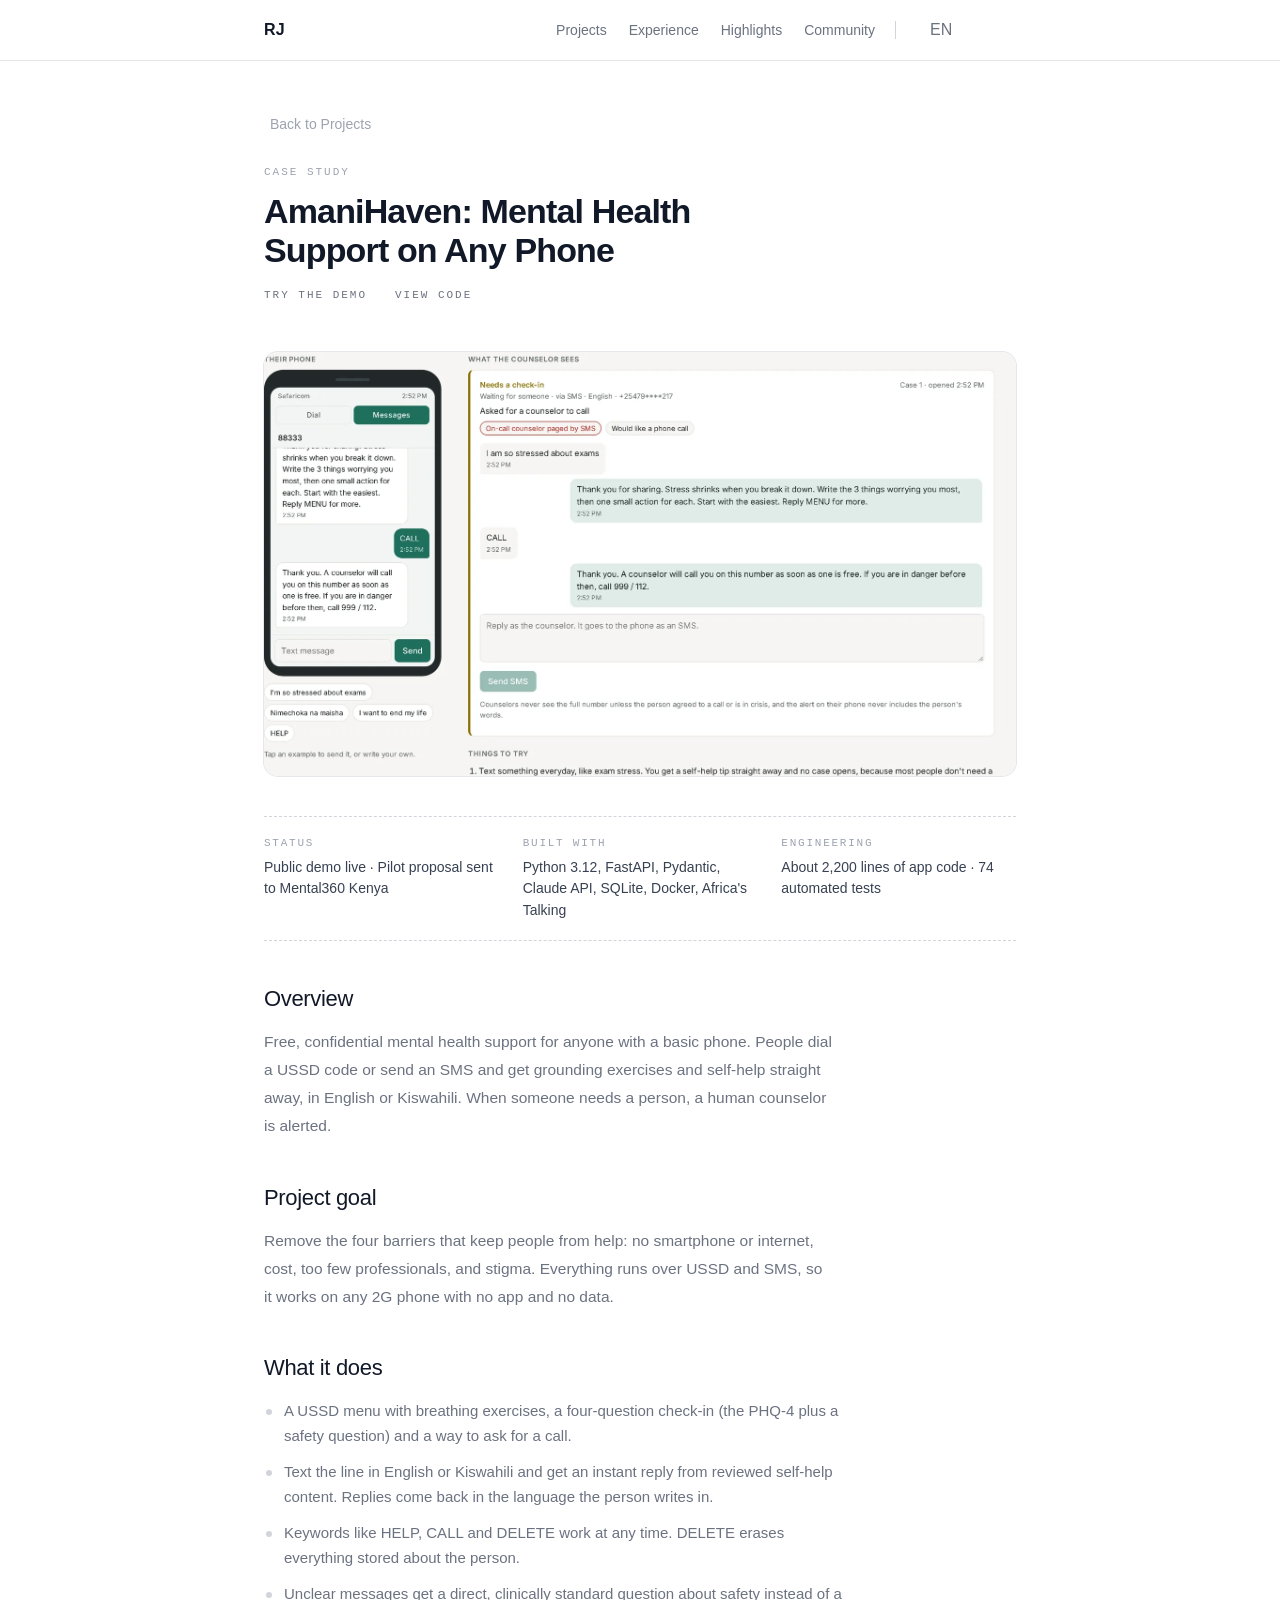
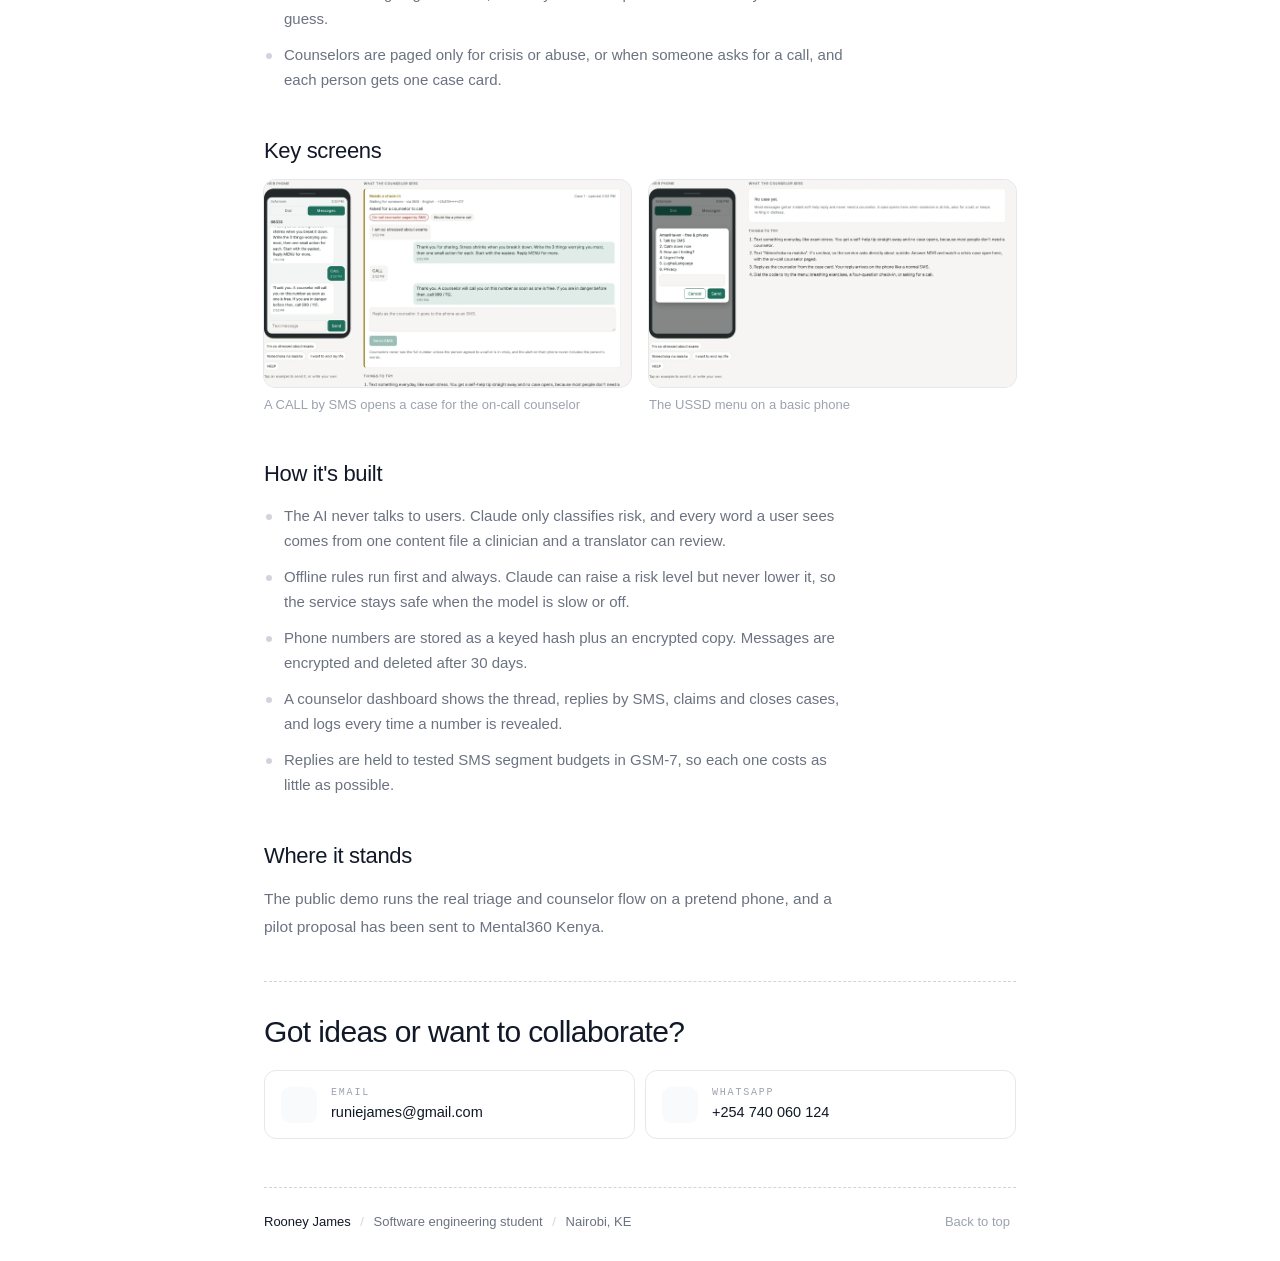
==== amanihaven.html @ bd509214 "projects page and case studies for rahah, amanihaven, gemmasight and neuse with real screens" ====
<!DOCTYPE html>
<html lang="en" data-theme="light">
<head>
    <meta charset="UTF-8">
    <meta name="viewport" content="width=device-width, initial-scale=1, viewport-fit=cover, interactive-widget=resizes-content">
    <title>AmaniHaven | Rooney James</title>
    <meta name="description" content="Free mental health support over SMS and USSD, in English or Kiswahili. Messages that show signs of crisis go to a human counselor.">
    <meta name="author" content="Rooney James">
    <meta name="theme-color" content="#ffffff" media="(prefers-color-scheme: light)">
    <meta name="theme-color" content="#0a0a0a" media="(prefers-color-scheme: dark)">

    <meta property="og:type" content="website">
    <meta property="og:url" content="https://kirai-portfolio.vercel.app/amanihaven">
    <meta property="og:title" content="AmaniHaven | Rooney James">
    <meta property="og:description" content="Free mental health support over SMS and USSD, in English or Kiswahili. Messages that show signs of crisis go to a human counselor.">
    <link rel="canonical" href="https://kirai-portfolio.vercel.app/amanihaven">
    <meta name="twitter:card" content="summary">

    <link rel="icon" href="data:image/svg+xml,%3Csvg xmlns='http://www.w3.org/2000/svg' viewBox='0 0 64 64'%3E%3Crect width='64' height='64' rx='14' fill='%230a0a0a'/%3E%3Ctext x='50%25' y='54%25' dominant-baseline='middle' text-anchor='middle' font-family='-apple-system,Segoe UI,sans-serif' font-size='30' font-weight='700' fill='%23fefefe'%3ERJ%3C/text%3E%3C/svg%3E">

    <script>
        (function () {
            var theme;
            try { theme = localStorage.getItem('portfolio-theme'); } catch (e) {}
            if (theme !== 'light' && theme !== 'dark') {
                theme = window.matchMedia('(prefers-color-scheme: dark)').matches ? 'dark' : 'light';
            }
            document.documentElement.setAttribute('data-theme', theme);
        })();
    </script>

    <link rel="stylesheet" href="https://unpkg.com/@phosphor-icons/web@2.1.1/src/regular/style.css">
    <link rel="stylesheet" href="https://unpkg.com/@phosphor-icons/web@2.1.1/src/fill/style.css">
    <link rel="stylesheet" href="style.css">
</head>
<body>

    <header class="nav">
        <div class="nav-inner">
            <a href="index.html" class="nav-logo" aria-label="Rooney James, home">RJ</a>
            <nav class="nav-links" aria-label="Pages">
                <a href="projects.html" data-i18n="navWork">Projects</a>
                <a href="experience.html" data-i18n="navExp">Experience</a>
                <a href="highlights.html" data-i18n="navHigh">Highlights</a>
                <a href="community.html" data-i18n="navComm">Community</a>
            </nav>
            <span class="nav-divider" aria-hidden="true"></span>
            <div class="nav-tools">
                <label class="lang">
                    <i class="ph ph-globe-simple" aria-hidden="true"></i>
                    <select id="lang-select" aria-label="Language">
                        <option value="en">EN</option>
                        <option value="sw">SW</option>
                        <option value="zh">中文</option>
                        <option value="hi">हिंदी</option>
                        <option value="es">ES</option>
                        <option value="fr">FR</option>
                        <option value="ar">عربي</option>
                    </select>
                </label>
                <button id="theme-toggle" type="button" class="icon-btn" aria-label="Switch theme">
                    <i class="ph ph-moon theme-moon" aria-hidden="true"></i>
                    <i class="ph ph-sun theme-sun" aria-hidden="true"></i>
                </button>
                <button id="menu-toggle" type="button" class="icon-btn menu-btn" aria-label="Menu" aria-expanded="false" aria-controls="menu">
                    <i class="ph ph-list" aria-hidden="true"></i>
                </button>
            </div>
        </div>
        <nav id="menu" class="menu" aria-label="Pages" hidden>
            <a href="index.html" data-i18n="navHome">Home</a>
            <a href="projects.html" data-i18n="navWork">Projects</a>
            <a href="experience.html" data-i18n="navExp">Experience</a>
            <a href="highlights.html" data-i18n="navHigh">Highlights</a>
            <a href="community.html" data-i18n="navComm">Community</a>
            <a href="certifications.html" data-i18n="navCerts">Certifications</a>
            <a href="tech-stack.html" data-i18n="navStack">Tech Stack</a>
        </nav>
    </header>

    <main id="top" class="page page--sub">

        <a href="projects.html" class="back-link"><i class="ph ph-arrow-left" aria-hidden="true"></i> <span data-i18n="backProjects">Back to Projects</span></a>
        <header class="page-head">
            <p class="caps" data-i18n="caseStudy">Case study</p>
            <h1 class="page-title page-title--case">AmaniHaven: Mental Health Support on Any Phone</h1>
            <div class="cs-links"><a class="caps-link" href="https://amanihaven.onrender.com/demo" target="_blank" rel="noopener noreferrer"><span data-i18n="tryDemo">Try the demo</span> <i class="ph ph-arrow-up-right" aria-hidden="true"></i></a><a class="caps-link" href="https://github.com/808kirai/AmaniHaven" target="_blank" rel="noopener noreferrer"><span data-i18n="viewCode">View code</span> <i class="ph ph-arrow-up-right" aria-hidden="true"></i></a></div>
        </header>

        <figure class="cs-hero"><img src="assets/projects/amanihaven/case.webp" alt="AmaniHaven"></figure>

        <dl class="cs-facts"><div><dt>Status</dt><dd>Public demo live · Pilot proposal sent to Mental360 Kenya</dd></div><div><dt>Built with</dt><dd>Python 3.12, FastAPI, Pydantic, Claude API, SQLite, Docker, Africa's Talking</dd></div><div><dt>Engineering</dt><dd>About 2,200 lines of app code · 74 automated tests</dd></div></dl>

        <section class="cs-section">
            <h2 class="cs-h">Overview</h2>
            <p class="cs-p">Free, confidential mental health support for anyone with a basic phone. People dial a USSD code or send an SMS and get grounding exercises and self-help straight away, in English or Kiswahili. When someone needs a person, a human counselor is alerted.</p>
        </section>

        <section class="cs-section">
            <h2 class="cs-h">Project goal</h2>
            <p class="cs-p">Remove the four barriers that keep people from help: no smartphone or internet, cost, too few professionals, and stigma. Everything runs over USSD and SMS, so it works on any 2G phone with no app and no data.</p>
        </section>

        <section class="cs-section">
            <h2 class="cs-h">What it does</h2>
            <ul class="cs-list"><li>A USSD menu with breathing exercises, a four-question check-in (the PHQ-4 plus a safety question) and a way to ask for a call.</li><li>Text the line in English or Kiswahili and get an instant reply from reviewed self-help content. Replies come back in the language the person writes in.</li><li>Keywords like HELP, CALL and DELETE work at any time. DELETE erases everything stored about the person.</li><li>Unclear messages get a direct, clinically standard question about safety instead of a guess.</li><li>Counselors are paged only for crisis or abuse, or when someone asks for a call, and each person gets one case card.</li></ul>
        </section>

        <section class="cs-section">
            <h2 class="cs-h">Key screens</h2>
            <div class="cs-gallery"><figure class="cs-shot"><button type="button" class="cs-zoom" data-full="assets/projects/amanihaven/case.webp" data-alt="A CALL by SMS opens a case for the on-call counselor" aria-label="Enlarge: A CALL by SMS opens a case for the on-call counselor"><img src="assets/projects/amanihaven/case.webp" alt="A CALL by SMS opens a case for the on-call counselor" loading="lazy"></button><figcaption>A CALL by SMS opens a case for the on-call counselor</figcaption></figure><figure class="cs-shot"><button type="button" class="cs-zoom" data-full="assets/projects/amanihaven/ussd.webp" data-alt="The USSD menu on a basic phone" aria-label="Enlarge: The USSD menu on a basic phone"><img src="assets/projects/amanihaven/ussd.webp" alt="The USSD menu on a basic phone" loading="lazy"></button><figcaption>The USSD menu on a basic phone</figcaption></figure></div>
        </section>

        <section class="cs-section">
            <h2 class="cs-h">How it's built</h2>
            <ul class="cs-list"><li>The AI never talks to users. Claude only classifies risk, and every word a user sees comes from one content file a clinician and a translator can review.</li><li>Offline rules run first and always. Claude can raise a risk level but never lower it, so the service stays safe when the model is slow or off.</li><li>Phone numbers are stored as a keyed hash plus an encrypted copy. Messages are encrypted and deleted after 30 days.</li><li>A counselor dashboard shows the thread, replies by SMS, claims and closes cases, and logs every time a number is revealed.</li><li>Replies are held to tested SMS segment budgets in GSM-7, so each one costs as little as possible.</li></ul>
        </section>

        <section class="cs-section">
            <h2 class="cs-h">Where it stands</h2>
            <p class="cs-p">The public demo runs the real triage and counselor flow on a pretend phone, and a pilot proposal has been sent to Mental360 Kenya.</p>
        </section>

        <section class="cta" aria-labelledby="cta-title">
            <h2 id="cta-title" class="section-title" data-i18n="ctaTitle">Got ideas or want to collaborate?</h2>
            <ul class="contact-cards contact-cards--row">
                <li><a class="contact-card" href="mailto:runiejames@gmail.com"><span class="contact-icon"><i class="ph ph-envelope-simple" aria-hidden="true"></i></span><span><span class="caps" data-i18n="email">Email</span><span class="contact-value">runiejames@gmail.com</span></span><i class="ph ph-caret-right contact-arrow" aria-hidden="true"></i></a></li>
                <li><a class="contact-card" href="https://wa.me/254740060124?text=Hi%20Rooney" target="_blank" rel="noopener noreferrer"><span class="contact-icon"><i class="ph ph-whatsapp-logo" aria-hidden="true"></i></span><span><span class="caps">WhatsApp</span><span class="contact-value" dir="ltr">+254 740 060 124</span></span><i class="ph ph-caret-right contact-arrow" aria-hidden="true"></i></a></li>
            </ul>
        </section>

    </main>

    <dialog id="viewer" class="viewer" aria-label="Image">
        <form method="dialog" class="viewer-close-form">
            <button class="icon-btn viewer-close" aria-label="Close" data-i18n-label="close"><i class="ph ph-x" aria-hidden="true"></i></button>
        </form>
        <img id="viewer-img" src="" alt="">
    </dialog>

    <footer class="footer">
        <div class="footer-inner">
            <p class="footer-line"><span>Rooney James</span> <span class="footer-sep" aria-hidden="true">/</span> <span data-i18n="footRole">Software engineering student</span> <span class="footer-sep" aria-hidden="true">/</span> <span data-i18n="footPlace">Nairobi, KE</span></p>
            <a href="#top" class="footer-top"><span data-i18n="backTop">Back to top</span> <i class="ph ph-arrow-up" aria-hidden="true"></i></a>
        </div>
    </footer>

    <script src="script.js"></script>
</body>
</html>
---- style.css ----
/* ==========================================================================
   Tokens: white page and an ink-black dark mode, one blue accent,
   the system font stack (San Francisco, Segoe UI, Roboto)
   ========================================================================== */

:root {
    --bg: #ffffff;
    --surface: #f9fafb;
    --card: #ffffff;
    --line: #e5e7eb;
    --line-strong: #d1d5db;
    --text: #111827;
    --text-2: #374151;
    --muted: #6b7280;
    --faint: #9ca3af;
    --accent: #1d9bf0;
    --accent-text: #0b7bc4;
    --btn-bg: #121212;
    --btn-text: #ffffff;

    --font: -apple-system, BlinkMacSystemFont, "Segoe UI", Roboto, "Helvetica Neue", Arial, sans-serif;
    --mono: ui-monospace, SFMono-Regular, Menlo, Monaco, Consolas, "Liberation Mono", "Courier New", monospace;

    /* Motion: ease-out for things entering, ease-in-out for things moving on screen */
    --ease-out: cubic-bezier(0.23, 1, 0.32, 1);
    --ease-in-out: cubic-bezier(0.77, 0, 0.175, 1);

    --gutter: 16px;
    --column: 768px;
    --nav-h: 60px;

    color-scheme: light;
}

:root[data-theme="dark"] {
    --bg: #0a0a0a;
    --surface: #141414;
    --card: #0f0f0f;
    --line: #1f1f1f;
    --line-strong: #2e2e2e;
    --text: #fafafa;
    --text-2: #d4d4d4;
    --muted: #a3a3a3;
    --faint: #737373;
    --accent-text: #4cb3f5;
    --btn-bg: #fafafa;
    --btn-text: #0a0a0a;

    color-scheme: dark;
}

/* ==========================================================================
   Base, with the mobile fixes from emilkowalski/skills (mobile-native)
   ========================================================================== */

*,
*::before,
*::after {
    box-sizing: border-box;
}

html {
    -webkit-text-size-adjust: 100%;
    text-size-adjust: 100%;
    scroll-behavior: smooth;
    scroll-padding-top: calc(var(--nav-h) + env(safe-area-inset-top) + 16px);
    -webkit-tap-highlight-color: transparent;
}

@media (prefers-reduced-motion: reduce) {
    html {
        scroll-behavior: auto;
    }
}

body {
    margin: 0;
    min-height: 100svh;
    background: var(--bg);
    color: var(--text);
    font-family: var(--font);
    font-size: 16px;
    line-height: 1.6;
    -webkit-font-smoothing: antialiased;
    -moz-osx-font-smoothing: grayscale;
    transition: background-color 200ms ease, color 200ms ease;
}

h1, h2, h3, p, ul, ol, dl, dd, figure {
    margin: 0;
}

ul, ol {
    padding: 0;
    list-style: none;
}

img {
    display: block;
    max-width: 100%;
}

a {
    color: inherit;
    text-decoration: none;
}

a, button, select, label, [role="button"], [role="tab"] {
    touch-action: manipulation;
}

button, select, .btn, .icon-btn {
    -webkit-user-select: none;
    user-select: none;
}

button {
    font: inherit;
    color: inherit;
}

strong {
    font-weight: 600;
    color: var(--text);
}

:focus-visible {
    outline: 2px solid var(--accent);
    outline-offset: 3px;
    border-radius: 6px;
}

.accent {
    color: var(--accent);
}

/* ==========================================================================
   Layout
   ========================================================================== */

.page {
    display: flex;
    flex-direction: column;
    gap: 64px;
    width: 100%;
    max-width: calc(var(--column) + var(--gutter) * 2);
    margin: 0 auto;
    padding:
        calc(var(--nav-h) + env(safe-area-inset-top) + 28px)
        max(var(--gutter), env(safe-area-inset-right))
        48px
        max(var(--gutter), env(safe-area-inset-left));
}

.section-head {
    display: flex;
    align-items: center;
    justify-content: space-between;
    gap: 16px;
    margin-bottom: 24px;
}

.section-title {
    font-size: 26px;
    font-weight: 300;
    line-height: 1.2;
    letter-spacing: -0.02em;
}

.section-sub {
    margin-top: 8px;
    max-width: 60ch;
    color: var(--muted);
    font-size: 14px;
    line-height: 1.6;
}

/* Small mono caps, the reference's label and link style */
.caps {
    color: var(--faint);
    font-family: var(--mono);
    font-size: 11px;
    font-weight: 500;
    letter-spacing: 0.18em;
    text-transform: uppercase;
}

.caps-link {
    display: inline-flex;
    align-items: center;
    gap: 6px;
    min-height: 32px;
    color: var(--muted);
    font-family: var(--mono);
    font-size: 11px;
    font-weight: 500;
    letter-spacing: 0.18em;
    text-transform: uppercase;
    transition: color 160ms ease;
}

.caps-link i {
    font-size: 13px;
    transition: transform 200ms var(--ease-out);
}

@media (hover: hover) and (pointer: fine) {
    .caps-link:hover {
        color: var(--text);
    }

    .caps-link:hover i {
        transform: translate(1px, -1px);
    }
}

@media (min-width: 640px) {
    .page {
        gap: 80px;
        padding-top: calc(var(--nav-h) + env(safe-area-inset-top) + 48px);
        padding-inline: max(24px, env(safe-area-inset-left));
    }

    .section-title {
        font-size: 30px;
    }
}

/* ==========================================================================
   Buttons
   ========================================================================== */

.btn {
    display: inline-flex;
    align-items: center;
    justify-content: center;
    gap: 8px;
    min-height: 46px;
    padding: 0 22px;
    border: 1px solid transparent;
    border-radius: 10px;
    font-size: 15px;
    font-weight: 500;
    line-height: 1;
    white-space: nowrap;
    cursor: pointer;
    transition: transform 160ms var(--ease-out), background-color 160ms ease, border-color 160ms ease;
}

.btn i {
    font-size: 16px;
}

.btn:active,
.icon-btn:active {
    transform: scale(0.97);
}

.btn-primary {
    background: var(--btn-bg);
    color: var(--btn-text);
}

.btn-ghost {
    border-color: var(--line-strong);
}

.icon-btn {
    display: inline-grid;
    place-items: center;
    width: 40px;
    height: 40px;
    padding: 0;
    border: 0;
    border-radius: 10px;
    background: transparent;
    color: var(--muted);
    font-size: 18px;
    cursor: pointer;
    transition: transform 160ms var(--ease-out), color 160ms ease, background-color 160ms ease;
}

@media (hover: hover) and (pointer: fine) {
    .btn-primary i {
        transition: transform 200ms var(--ease-out);
    }

    .btn-primary:hover .ph-caret-right {
        transform: translateX(2px);
    }

    .btn-ghost:hover {
        border-color: var(--faint);
    }

    .icon-btn:hover {
        color: var(--text);
    }
}

/* ==========================================================================
   Nav
   ========================================================================== */

.nav {
    position: fixed;
    top: 0;
    right: 0;
    left: 0;
    z-index: 50;
    padding-top: env(safe-area-inset-top);
    border-bottom: 1px solid var(--line);
    background: color-mix(in srgb, var(--bg) 85%, transparent);
    -webkit-backdrop-filter: saturate(1.6) blur(14px);
    backdrop-filter: saturate(1.6) blur(14px);
}

.nav-inner {
    display: flex;
    align-items: center;
    gap: 20px;
    max-width: calc(var(--column) + var(--gutter) * 2);
    height: var(--nav-h);
    margin: 0 auto;
    padding: 0 max(var(--gutter), env(safe-area-inset-right)) 0 max(var(--gutter), env(safe-area-inset-left));
}

.nav-logo {
    font-size: 16px;
    font-weight: 700;
    letter-spacing: 0.02em;
}

.nav-links {
    display: none;
    gap: 22px;
    margin-inline-start: auto;
    color: var(--muted);
    font-size: 14px;
}

.nav-links a {
    transition: color 160ms ease;
}

.nav-divider {
    display: none;
    width: 1px;
    height: 18px;
    background: var(--line-strong);
}

.nav-tools {
    display: flex;
    align-items: center;
    gap: 2px;
    margin-inline-start: auto;
}

@media (min-width: 680px) {
    .nav-inner {
        padding-inline: max(24px, env(safe-area-inset-left));
    }

    .nav-links,
    .nav-divider {
        display: flex;
    }

    .nav-tools {
        margin-inline-start: 0;
    }
}

@media (hover: hover) and (pointer: fine) {
    .nav-links a:hover {
        color: var(--text);
    }
}

.lang {
    display: inline-flex;
    align-items: center;
    height: 40px;
    padding: 0 4px 0 8px;
    border-radius: 10px;
    color: var(--muted);
    cursor: pointer;
    transition: color 160ms ease;
}

.lang i {
    font-size: 17px;
}

.lang select {
    /* 16px so iOS never zooms the page when it opens */
    font: inherit;
    font-size: 16px;
    padding: 0 4px 0 6px;
    border: 0;
    background: transparent;
    color: inherit;
    cursor: pointer;
    appearance: none;
    -webkit-appearance: none;
}

.lang select:focus-visible {
    outline: none;
}

.lang:has(select:focus-visible) {
    outline: 2px solid var(--accent);
    outline-offset: 1px;
}

@media (hover: hover) and (pointer: fine) {
    .lang:hover {
        color: var(--text);
    }
}

.theme-sun {
    display: none;
}

:root[data-theme="dark"] .theme-sun {
    display: block;
}

:root[data-theme="dark"] .theme-moon {
    display: none;
}

/* Menu: the page links on phones, under the bar */
.menu-btn {
    display: inline-grid;
}

.menu {
    display: grid;
    gap: 2px;
    padding: 8px max(var(--gutter), env(safe-area-inset-right)) 14px max(var(--gutter), env(safe-area-inset-left));
    border-top: 1px solid var(--line);
}

.menu[hidden] {
    display: none;
}

.menu a {
    padding: 10px 0;
    color: var(--text-2);
    font-size: 17px;
}

@media (min-width: 680px) {
    .menu-btn,
    .menu {
        display: none !important;
    }
}

/* View All, Explore: a quiet text link with a chevron */
.more-link {
    display: inline-flex;
    flex: none;
    align-items: center;
    gap: 4px;
    min-height: 32px;
    color: var(--faint);
    font-size: 14px;
    transition: color 160ms ease;
}

.more-link i {
    font-size: 13px;
    transition: transform 200ms var(--ease-out);
}

@media (hover: hover) and (pointer: fine) {
    .more-link:hover {
        color: var(--text);
    }

    .more-link:hover i {
        transform: translateX(2px);
    }
}

/* ==========================================================================
   About
   ========================================================================== */

.about {
    display: flex;
    flex-direction: column;
}

.profile {
    display: flex;
    align-items: center;
    gap: 18px;
    margin-bottom: 28px;
}

.avatar {
    flex-shrink: 0;
    width: 112px;
    height: 112px;
    border: 2px solid var(--line);
    border-radius: 50%;
    background: var(--surface);
    object-fit: cover;
}

.avatar--initial {
    display: grid;
    place-items: center;
    font-size: 36px;
    font-weight: 600;
}

.profile-text {
    display: flex;
    flex-direction: column;
    gap: 6px;
    min-width: 0;
}

.name {
    font-size: 24px;
    font-weight: 600;
    line-height: 1.2;
    letter-spacing: -0.02em;
}

.tagline {
    color: var(--muted);
    font-size: 14px;
    line-height: 1.45;
}

.socials {
    display: flex;
    gap: 4px;
    margin-inline-start: -6px;
}

.socials a {
    display: grid;
    place-items: center;
    width: 34px;
    height: 34px;
    border-radius: 8px;
    color: var(--muted);
    font-size: 20px;
    opacity: 0.85;
    transition: color 160ms ease, opacity 160ms ease, transform 160ms var(--ease-out);
}

.socials a:active {
    transform: scale(0.94);
}

@media (hover: hover) and (pointer: fine) {
    .socials a:hover {
        color: var(--text);
        opacity: 1;
    }
}

.about-title {
    font-size: clamp(28px, 7.4vw, 36px);
    font-weight: 700;
    line-height: 1.15;
    letter-spacing: -0.025em;
    text-wrap: balance;
}

.about-text {
    max-width: 64ch;
    margin-top: 16px;
    color: var(--muted);
    font-size: 16px;
    font-weight: 300;
    line-height: 1.75;
    text-wrap: pretty;
}

.actions {
    display: flex;
    flex-wrap: wrap;
    gap: 10px;
    margin-top: 26px;
}

@media (min-width: 640px) {
    .avatar {
        width: 144px;
        height: 144px;
    }

    .profile {
        gap: 24px;
        margin-bottom: 32px;
    }

    .name {
        font-size: 28px;
    }

    .tagline {
        font-size: 16px;
    }

    .about-text {
        font-size: 18px;
    }
}

/* ==========================================================================
   Footer
   ========================================================================== */

.footer {
    max-width: calc(var(--column) + var(--gutter) * 2);
    margin: 0 auto;
    padding:
        0
        max(var(--gutter), env(safe-area-inset-right))
        calc(28px + env(safe-area-inset-bottom))
        max(var(--gutter), env(safe-area-inset-left));
}

.footer-inner {
    display: flex;
    flex-wrap: wrap;
    align-items: center;
    justify-content: space-between;
    gap: 12px 24px;
    padding-top: 24px;
    border-top: 1px dashed var(--line-strong);
}

.footer-line {
    color: var(--muted);
    font-size: 13px;
}

.footer-line > span:first-child {
    color: var(--text);
}

.footer-sep {
    margin: 0 6px;
    color: var(--line-strong);
}

.footer-top {
    display: inline-flex;
    align-items: center;
    gap: 6px;
    color: var(--faint);
    font-size: 13px;
    transition: color 160ms ease;
}

@media (hover: hover) and (pointer: fine) {
    .footer-top:hover {
        color: var(--text);
    }
}

@media (min-width: 640px) {
    .footer {
        padding-inline: max(24px, env(safe-area-inset-left));
    }
}

.nav-links a[aria-current="page"],
.menu a[aria-current="page"] {
    color: var(--text);
}

.section-title--gap {
    margin-bottom: 24px;
}

/* ==========================================================================
   Experience: dates on the left, role and place on the right
   ========================================================================== */

.xp {
    display: flex;
    flex-direction: column;
    gap: 26px;
}

.xp-item {
    display: grid;
    gap: 4px;
}

.xp-date {
    color: var(--faint);
    font-size: 12px;
    font-weight: 500;
    font-variant-numeric: tabular-nums;
    white-space: nowrap;
}

.xp-role {
    font-size: 16px;
    font-weight: 600;
    line-height: 1.35;
}

.xp-org {
    margin-top: 2px;
    color: var(--text-2);
    font-size: 14px;
    font-weight: 500;
}

.xp-meta {
    margin-top: 1px;
    color: var(--muted);
    font-size: 14px;
}

.xp-desc {
    max-width: 62ch;
    margin-top: 8px;
    color: var(--muted);
    font-size: 14.5px;
    line-height: 1.7;
}

@media (min-width: 640px) {
    .xp-item {
        grid-template-columns: 160px minmax(0, 1fr);
        gap: 24px;
    }

    .xp-date {
        padding-top: 3px;
    }

    .xp-role {
        font-size: 17px;
    }
}

/* ==========================================================================
   Memberships: text on the left, the member card on the right
   ========================================================================== */

.member {
    display: grid;
    gap: 22px;
    margin-top: 20px;
    padding: 20px;
    border: 1px solid var(--line);
    border-radius: 14px;
}

.member-name {
    margin-bottom: 4px;
    font-size: 17px;
    font-weight: 600;
}

.member-desc {
    margin: 10px 0 6px;
    max-width: 44ch;
    color: var(--muted);
    font-size: 14px;
    line-height: 1.65;
}

/* Until the real card image is added: a plain card with the card's own facts */
.member-card {
    position: relative;
    display: grid;
    grid-template-rows: auto 1fr auto;
    width: 100%;
    max-width: 240px;
    aspect-ratio: 5 / 3.2;
    justify-self: center;
    padding: 14px 16px;
    overflow: hidden;
    border-radius: 12px;
    background:
        radial-gradient(120% 90% at 100% 0%, rgba(118, 185, 0, 0.35), transparent 60%),
        #050505;
    color: #fff;
    box-shadow: 0 18px 36px -16px rgba(0, 0, 0, 0.5);
    transform: rotate(-2deg);
}

.member-card-kicker {
    color: rgba(255, 255, 255, 0.7);
    font-size: 11px;
}

.member-card-name {
    align-self: end;
    font-size: 16px;
    font-weight: 500;
}

.member-card-since {
    display: flex;
    align-items: baseline;
    gap: 8px;
    font-size: 13px;
}

.member-card-since small {
    color: rgba(255, 255, 255, 0.6);
    font-size: 9px;
    letter-spacing: 0.08em;
    text-transform: uppercase;
}

.member-card--image {
    display: block;
    padding: 0;
    background: #000;
    aspect-ratio: auto;
}

.member-card--image img {
    width: 100%;
    height: auto;
}

@media (min-width: 640px) {
    .member {
        grid-template-columns: minmax(0, 1fr) 220px;
        align-items: center;
        padding: 24px 28px;
    }
}

/* ==========================================================================
   Community row
   ========================================================================== */

.comm-row {
    display: flex;
    flex-direction: column;
    gap: 12px;
    margin-top: 20px;
    padding: 20px 0;
    border-top: 1px dashed var(--line-strong);
    border-bottom: 1px dashed var(--line-strong);
}

.comm-lead {
    font-size: 14px;
    font-weight: 600;
}

.comm-sub {
    margin-top: 4px;
    color: var(--muted);
    font-size: 14px;
}

.comm-links {
    display: flex;
    gap: 18px;
}

@media (min-width: 640px) {
    .comm-row {
        flex-direction: row;
        align-items: center;
        justify-content: space-between;
    }
}

/* ==========================================================================
   Technologies: two rows that drift in opposite directions
   ========================================================================== */

.marquee {
    display: grid;
    gap: 10px;
    overflow: hidden;
    -webkit-mask-image: linear-gradient(90deg, transparent, #000 8%, #000 92%, transparent);
    mask-image: linear-gradient(90deg, transparent, #000 8%, #000 92%, transparent);
    direction: ltr;
}

.marquee-row {
    display: flex;
    gap: 28px;
    width: max-content;
    padding: 6px 0;
    animation: marquee 38s linear infinite;
}

.marquee-row--reverse {
    animation-direction: reverse;
    animation-duration: 44s;
}

.marquee-row li {
    display: inline-flex;
    flex: none;
    align-items: center;
    gap: 8px;
    color: var(--text-2);
    font-size: 15px;
    font-weight: 500;
    white-space: nowrap;
}

.marquee-row img,
.logo {
    flex: none;
    width: 20px;
    height: 20px;
}

/* A one-color brand mark, painted in its own color */
.logo {
    display: inline-block;
    background: var(--c, currentColor);
    -webkit-mask: var(--src) center / contain no-repeat;
    mask: var(--src) center / contain no-repeat;
}

:root[data-theme="dark"] .logo-mono {
    filter: invert(1);
}

@media (hover: hover) and (pointer: fine) {
    .marquee:hover .marquee-row {
        animation-play-state: paused;
    }
}

@keyframes marquee {
    to { transform: translateX(-50%); }
}

@media (prefers-reduced-motion: reduce) {
    .marquee {
        -webkit-mask-image: none;
        mask-image: none;
    }

    .marquee-row {
        flex-wrap: wrap;
        width: auto;
        animation: none;
    }

    .marquee-row [data-copy] {
        display: none;
    }
}

/* ==========================================================================
   Certifications: a list and the shuffling stack
   ========================================================================== */

.certs {
    display: grid;
    gap: 36px;
}

.cert-list {
    display: flex;
    flex-direction: column;
}

.cert {
    display: grid;
    grid-template-columns: 76px minmax(0, 1fr);
    grid-template-areas:
        "date date"
        "thumb body";
    column-gap: 16px;
    row-gap: 6px;
    padding: 16px 0;
    border-bottom: 1px solid var(--line);
}

.cert:first-child {
    padding-top: 0;
}

.cert:last-child {
    border-bottom: 0;
}

.cert time {
    grid-area: date;
    color: var(--faint);
    font-size: 12px;
}

.cert .thumb {
    grid-area: thumb;
}

.cert-body {
    grid-area: body;
    min-width: 0;
}

.cert-name {
    font-size: 15px;
    font-weight: 600;
    line-height: 1.35;
}

.cert-issuer {
    margin-top: 2px;
    color: var(--muted);
    font-size: 13.5px;
}

.thumb {
    width: 76px;
    height: 54px;
    padding: 0;
    overflow: hidden;
    border: 1px solid var(--line);
    border-radius: 6px;
    background: #fff;
    cursor: zoom-in;
    transition: transform 200ms var(--ease-out), border-color 160ms ease;
}

.thumb img {
    width: 100%;
    height: 100%;
    object-fit: cover;
}

.thumb:active {
    transform: scale(0.96);
}

.thumb.is-active {
    border-color: var(--text);
}

@media (hover: hover) and (pointer: fine) {
    .thumb:hover {
        transform: translateY(-2px) rotate(-2deg);
    }
}

.deck-wrap {
    display: flex;
    flex-direction: column;
    align-items: center;
    gap: 18px;
    padding: 10px 28px 0 0;
}

.deck {
    position: relative;
    width: min(100%, 340px);
    aspect-ratio: 1.38;
    perspective: 1400px;
}

.deck-card {
    position: absolute;
    inset: 0;
    padding: 0;
    overflow: hidden;
    border: 0;
    border-radius: 12px;
    background: #fff;
    box-shadow: 0 22px 44px -18px rgba(0, 0, 0, 0.45), 0 2px 8px rgba(0, 0, 0, 0.12);
    cursor: pointer;
    backface-visibility: hidden;
}

.deck-card img {
    width: 100%;
    height: 100%;
    object-fit: cover;
    pointer-events: none;
}

.deck-hint {
    color: var(--faint);
    font-size: 12.5px;
}

.in-progress {
    display: grid;
    gap: 14px;
    margin-top: 32px;
    padding-top: 24px;
    border-top: 1px dashed var(--line-strong);
}

@media (min-width: 760px) {
    .certs {
        grid-template-columns: minmax(0, 1fr) 320px;
        align-items: center;
    }

    .cert {
        grid-template-columns: 110px 76px minmax(0, 1fr);
        grid-template-areas: "date thumb body";
        align-items: center;
    }
}

/* Certificate viewer: a native dialog, scaling up from just under full size */
.viewer {
    width: min(920px, calc(100vw - 32px));
    max-height: calc(100dvh - 32px);
    padding: 0;
    overflow: visible;
    border: 0;
    border-radius: 12px;
    background: transparent;
    opacity: 1;
    transform: scale(1);
    transition: opacity 220ms var(--ease-out), transform 220ms var(--ease-out), overlay 220ms allow-discrete, display 220ms allow-discrete;
}

.viewer:not([open]) {
    opacity: 0;
    transform: scale(0.96);
    transition-duration: 160ms;
}

@starting-style {
    .viewer[open] {
        opacity: 0;
        transform: scale(0.96);
    }
}

.viewer::backdrop {
    background: rgba(0, 0, 0, 0.75);
    -webkit-backdrop-filter: blur(4px);
    backdrop-filter: blur(4px);
}

.viewer img {
    width: 100%;
    max-height: calc(100dvh - 32px);
    border-radius: 12px;
    object-fit: contain;
}

.viewer-close-form {
    position: absolute;
    top: 8px;
    right: 8px;
    z-index: 1;
    margin: 0;
}

.viewer-close {
    background: rgba(0, 0, 0, 0.6);
    color: #fff;
}

/* ==========================================================================
   GitHub activity
   ========================================================================== */

.contrib {
    position: relative;
    padding: 18px;
    border: 1px dashed var(--line-strong);
    border-radius: 14px;
}

.contrib-scroll {
    overflow-x: auto;
    overscroll-behavior-x: contain;
    scrollbar-width: none;
    touch-action: pan-x pan-y;
}

.contrib-scroll::-webkit-scrollbar {
    display: none;
}

.contrib-graph {
    display: grid;
    grid-template-columns: 26px;
    grid-auto-columns: 9px;
    grid-auto-flow: column;
    grid-template-rows: 14px repeat(7, 9px);
    gap: 3px;
    width: max-content;
    margin-inline: auto;
    direction: ltr;
}

.contrib-graph.is-loading .contrib-cell {
    animation: contrib-pulse 1.4s ease-in-out infinite;
}

@keyframes contrib-pulse {
    50% { opacity: 0.5; }
}

.contrib-month,
.contrib-day {
    color: var(--faint);
    font-size: 10px;
    line-height: 9px;
    white-space: nowrap;
}

.contrib-cell {
    display: block;
    width: 9px;
    height: 9px;
    border-radius: 2px;
    background: var(--surface);
    box-shadow: inset 0 0 0 1px color-mix(in srgb, var(--text) 6%, transparent);
}

.contrib-cell.is-pad {
    visibility: hidden;
}

.contrib-cell[data-level="1"] { background: #9be9a8; }
.contrib-cell[data-level="2"] { background: #40c463; }
.contrib-cell[data-level="3"] { background: #30a14e; }
.contrib-cell[data-level="4"] { background: #216e39; }

:root[data-theme="dark"] .contrib-cell[data-level="1"] { background: #0e4429; }
:root[data-theme="dark"] .contrib-cell[data-level="2"] { background: #006d32; }
:root[data-theme="dark"] .contrib-cell[data-level="3"] { background: #26a641; }
:root[data-theme="dark"] .contrib-cell[data-level="4"] { background: #39d353; }

.contrib-foot {
    display: flex;
    flex-wrap: wrap;
    align-items: center;
    justify-content: space-between;
    gap: 8px 16px;
    margin-top: 14px;
}

.contrib-total {
    color: var(--faint);
    font-size: 12.5px;
}

.contrib-total a {
    color: var(--accent-text);
}

.contrib-legend {
    display: flex;
    align-items: center;
    gap: 3px;
    color: var(--faint);
    font-size: 11.5px;
}

.contrib-legend span {
    margin: 0 4px;
}

.contrib-tooltip {
    position: absolute;
    z-index: 5;
    padding: 6px 10px;
    border-radius: 6px;
    background: var(--btn-bg);
    color: var(--btn-text);
    font-size: 12px;
    white-space: nowrap;
    pointer-events: none;
    transform: translate(-50%, calc(-100% - 8px));
}

/* ==========================================================================
   Contact
   ========================================================================== */

.contact {
    display: grid;
    gap: 24px;
}

.contact-text {
    max-width: 52ch;
    color: var(--muted);
    font-size: 15.5px;
    font-weight: 300;
    line-height: 1.75;
}

.contact-cards {
    display: grid;
    gap: 10px;
}

.contact-card {
    display: grid;
    grid-template-columns: 36px minmax(0, 1fr) 16px;
    align-items: center;
    gap: 14px;
    padding: 14px 16px;
    border: 1px solid var(--line);
    border-radius: 12px;
    transition: border-color 160ms ease, transform 160ms var(--ease-out);
}

.contact-card:active {
    transform: scale(0.98);
}

.contact-icon {
    display: grid;
    place-items: center;
    width: 36px;
    height: 36px;
    border-radius: 9px;
    background: var(--surface);
    color: var(--text-2);
    font-size: 18px;
}

.contact-card .caps {
    display: block;
    font-size: 10px;
}

.contact-value {
    display: block;
    overflow: hidden;
    color: var(--text);
    font-size: 14.5px;
    text-overflow: ellipsis;
    white-space: nowrap;
}

.contact-arrow {
    color: var(--faint);
    transition: transform 200ms var(--ease-out);
}

@media (hover: hover) and (pointer: fine) {
    .contact-card:hover {
        border-color: var(--line-strong);
    }

    .contact-card:hover .contact-arrow {
        transform: translateX(2px);
    }
}

@media (min-width: 720px) {
    .contact {
        grid-template-columns: minmax(0, 1fr) 300px;
        align-items: start;
        gap: 40px;
    }
}

/* ==========================================================================
   Subpages: back link, page title and subtitle
   ========================================================================== */

.page--sub {
    gap: 40px;
}

.back-link {
    display: inline-flex;
    align-items: center;
    align-self: flex-start;
    gap: 6px;
    min-height: 32px;
    margin-bottom: -16px;
    color: var(--faint);
    font-size: 14px;
    transition: color 160ms ease;
}

.back-link i {
    transition: transform 200ms var(--ease-out);
}

@media (hover: hover) and (pointer: fine) {
    .back-link:hover {
        color: var(--text);
    }

    .back-link:hover i {
        transform: translateX(-2px);
    }
}

:root[dir="rtl"] .back-link i,
:root[dir="rtl"] .more-link i,
:root[dir="rtl"] .contact-arrow {
    transform: scaleX(-1);
}

.page-head {
    display: grid;
    gap: 10px;
}

.page-title {
    font-size: 32px;
    font-weight: 300;
    line-height: 1.15;
    letter-spacing: -0.025em;
    text-wrap: balance;
}

.page-title--case {
    font-weight: 600;
    font-size: 28px;
}

.page-sub {
    max-width: 60ch;
    color: var(--muted);
    font-size: 15.5px;
    line-height: 1.7;
}

@media (min-width: 640px) {
    .page-title {
        font-size: 40px;
    }

    .page-title--case {
        font-size: 34px;
    }
}

.more-row {
    display: flex;
    justify-content: center;
}

/* ==========================================================================
   Project cards
   ========================================================================== */

.pgrid {
    display: grid;
    gap: 16px;
}

.pcard {
    display: flex;
    flex-direction: column;
    padding: 10px;
    border: 1px dashed var(--line-strong);
    border-radius: 16px;
}

.pcard-shot {
    display: block;
    overflow: hidden;
    aspect-ratio: 16 / 10;
    border-radius: 10px;
    background: var(--surface);
}

.pcard-shot img {
    width: 100%;
    height: 100%;
    object-fit: cover;
    object-position: center top;
    transition: transform 600ms var(--ease-out);
}

@media (hover: hover) and (pointer: fine) {
    .pcard:hover .pcard-shot img {
        transform: scale(1.03);
    }
}

.pcard-body {
    flex: 1;
    padding: 16px 8px 6px;
}

.pcard-title {
    font-size: 18px;
    font-weight: 600;
}

.pcard-kind {
    margin-top: 2px;
    color: var(--text-2);
    font-size: 13px;
    font-weight: 500;
}

.pcard-text {
    margin-top: 8px;
    color: var(--muted);
    font-size: 14px;
    line-height: 1.65;
}

.pcard-stack {
    margin-top: 10px;
    color: var(--faint);
    font-size: 12.5px;
}

.pcard-links {
    display: flex;
    flex-wrap: wrap;
    justify-content: flex-end;
    gap: 4px 18px;
    margin-top: 6px;
    padding: 8px 8px 0;
    border-top: 1px dashed var(--line-strong);
}

@media (min-width: 640px) {
    .pgrid {
        grid-template-columns: 1fr 1fr;
    }
}

/* ==========================================================================
   Case studies
   ========================================================================== */

.cs-links {
    display: flex;
    flex-wrap: wrap;
    gap: 4px 22px;
}

.cs-hero {
    overflow: hidden;
    border-radius: 14px;
    box-shadow: 0 0 0 1px var(--line);
    background: var(--surface);
}

.cs-hero img {
    width: 100%;
}

.cs-facts {
    display: grid;
    gap: 14px;
    padding: 18px 0;
    border-top: 1px dashed var(--line-strong);
    border-bottom: 1px dashed var(--line-strong);
}

.cs-facts dt {
    color: var(--faint);
    font-family: var(--mono);
    font-size: 11px;
    letter-spacing: 0.16em;
    text-transform: uppercase;
}

.cs-facts dd {
    margin-top: 4px;
    color: var(--text-2);
    font-size: 14px;
    line-height: 1.55;
}

@media (min-width: 640px) {
    .cs-facts {
        grid-template-columns: repeat(3, minmax(0, 1fr));
        gap: 24px;
    }
}

.cs-section {
    display: grid;
    gap: 12px;
}

.cs-h {
    font-size: 22px;
    font-weight: 300;
    letter-spacing: -0.015em;
}

.cs-p {
    max-width: 66ch;
    color: var(--muted);
    font-size: 15.5px;
    line-height: 1.8;
    text-wrap: pretty;
}

.cs-list {
    display: grid;
    gap: 10px;
    max-width: 66ch;
}

.cs-list li {
    position: relative;
    padding-inline-start: 20px;
    color: var(--muted);
    font-size: 15px;
    line-height: 1.7;
}

.cs-list li::before {
    content: "";
    position: absolute;
    top: 11px;
    left: 2px;
    width: 6px;
    height: 6px;
    border-radius: 50%;
    background: var(--line-strong);
}

:root[dir="rtl"] .cs-list li::before {
    right: 2px;
    left: auto;
}

.cs-gallery {
    display: grid;
    gap: 18px;
}

.cs-gallery--phones {
    grid-template-columns: repeat(2, minmax(0, 1fr));
}

.cs-shot {
    display: grid;
    gap: 8px;
}

.cs-zoom {
    display: block;
    width: 100%;
    padding: 0;
    overflow: hidden;
    border: 0;
    border-radius: 12px;
    background: var(--surface);
    box-shadow: 0 0 0 1px var(--line);
    cursor: zoom-in;
    transition: transform 200ms var(--ease-out);
}

.cs-zoom:active {
    transform: scale(0.99);
}

.cs-zoom img {
    width: 100%;
}

.cs-gallery--phones .cs-zoom {
    border-radius: 22px;
    background: #000;
}

.cs-shot figcaption {
    color: var(--faint);
    font-size: 13px;
}

@media (min-width: 640px) {
    .cs-gallery {
        grid-template-columns: 1fr 1fr;
    }

    .cs-gallery--phones {
        grid-template-columns: repeat(4, minmax(0, 1fr));
    }
}

/* Call to action at the foot of a page */
.cta {
    display: grid;
    gap: 20px;
    padding-top: 32px;
    border-top: 1px dashed var(--line-strong);
}

@media (min-width: 640px) {
    .contact-cards--row {
        grid-template-columns: 1fr 1fr;
    }
}
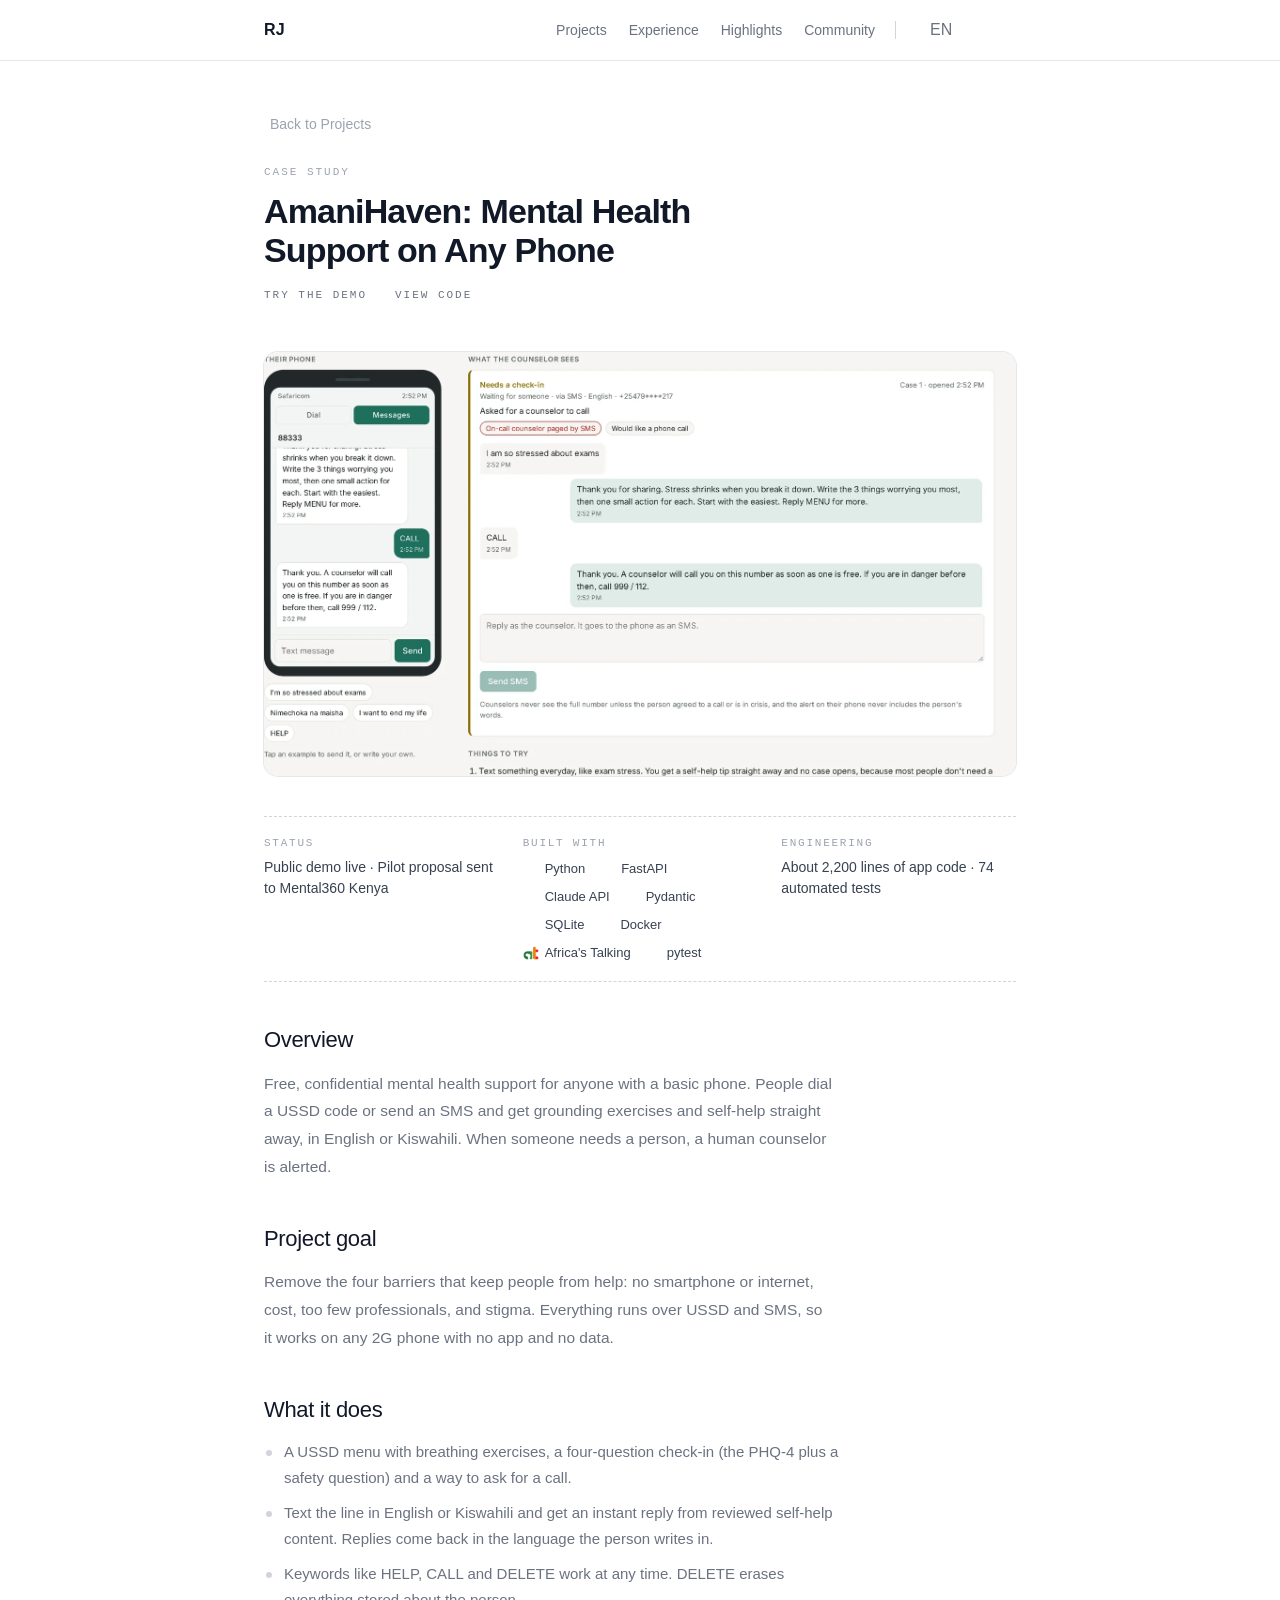
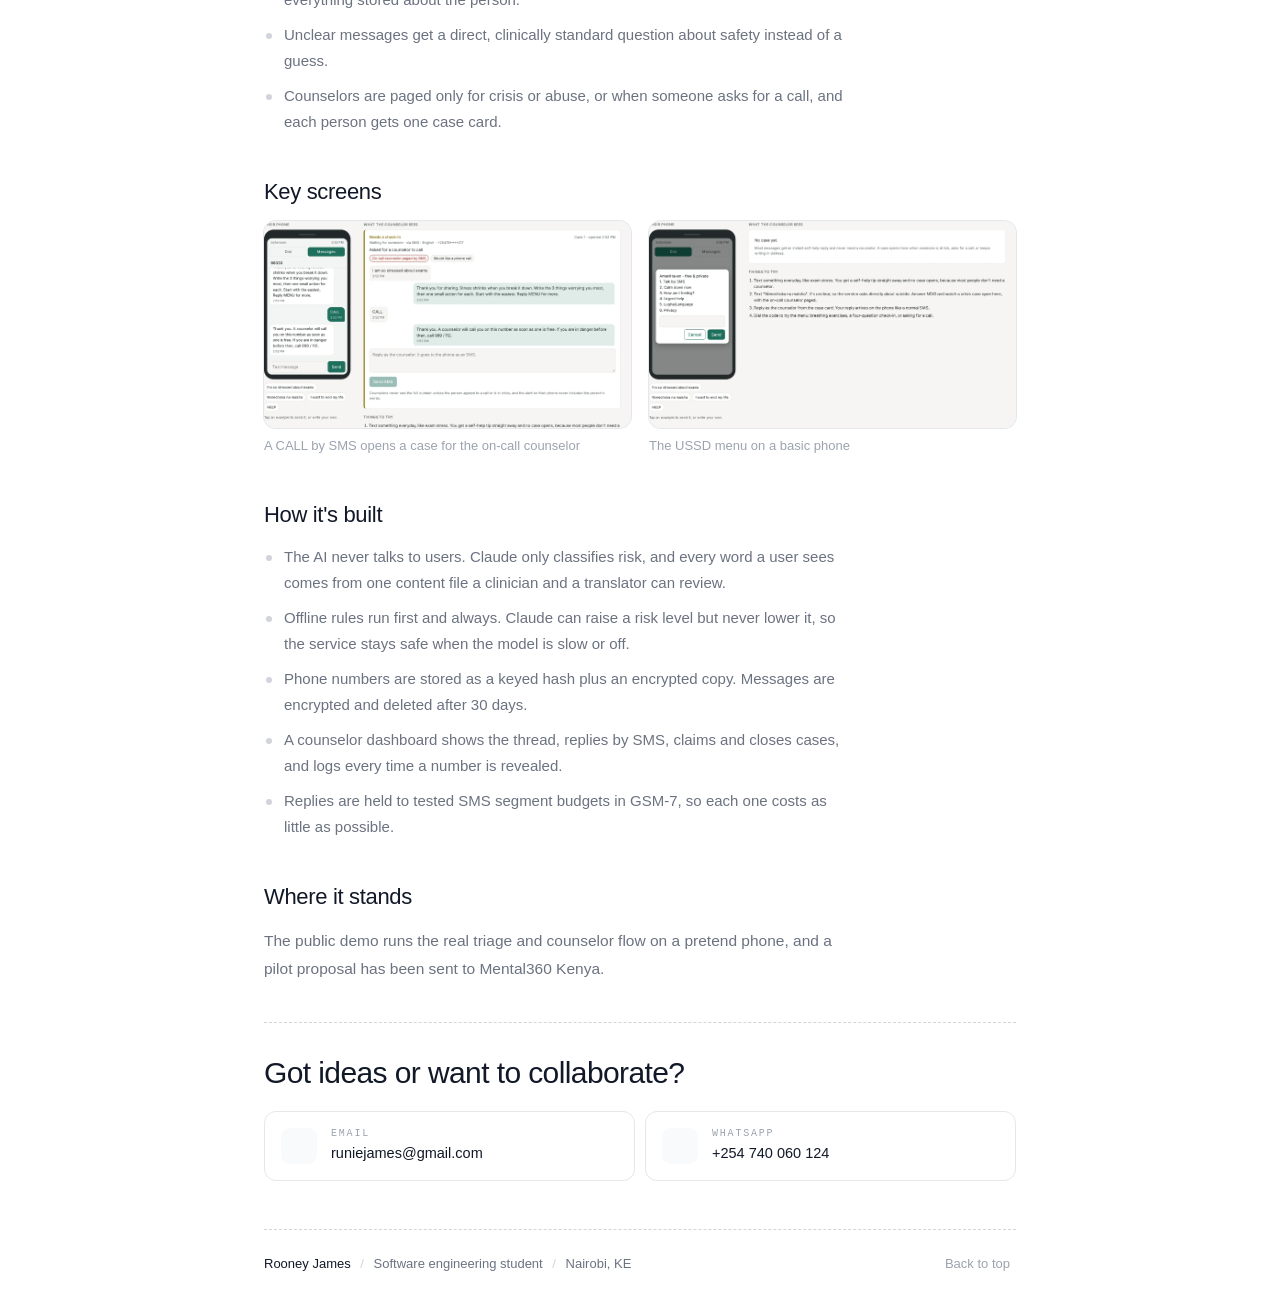
==== commit 0957eb6d: "technology logos beside every tool in projects, case studies, the home showcase, the logo strip and " ====
--- a/amanihaven.html
+++ b/amanihaven.html
@@ -89,7 +89,7 @@
 
         <figure class="cs-hero"><img src="assets/projects/amanihaven/case.webp" alt="AmaniHaven"></figure>
 
-        <dl class="cs-facts"><div><dt>Status</dt><dd>Public demo live · Pilot proposal sent to Mental360 Kenya</dd></div><div><dt>Built with</dt><dd>Python 3.12, FastAPI, Pydantic, Claude API, SQLite, Docker, Africa's Talking</dd></div><div><dt>Engineering</dt><dd>About 2,200 lines of app code · 74 automated tests</dd></div></dl>
+        <dl class="cs-facts"><div><dt>Status</dt><dd>Public demo live · Pilot proposal sent to Mental360 Kenya</dd></div><div><dt>Built with</dt><dd><ul class="techs"><li><img src="https://cdn.jsdelivr.net/gh/devicons/devicon@v2.16.0/icons/python/python-original.svg" alt="" loading="lazy"><span>Python</span></li><li><img src="https://cdn.jsdelivr.net/gh/devicons/devicon@v2.16.0/icons/fastapi/fastapi-original.svg" alt="" loading="lazy"><span>FastAPI</span></li><li><i class="logo" style="--src: url(https://cdn.jsdelivr.net/npm/simple-icons@13.21.0/icons/claude.svg); --c: #d97757" aria-hidden="true"></i><span>Claude API</span></li><li><i class="logo" style="--src: url(https://cdn.jsdelivr.net/npm/simple-icons@13.21.0/icons/pydantic.svg); --c: #e92063" aria-hidden="true"></i><span>Pydantic</span></li><li><img src="https://cdn.jsdelivr.net/gh/devicons/devicon@v2.16.0/icons/sqlite/sqlite-original.svg" alt="" loading="lazy"><span>SQLite</span></li><li><img src="https://cdn.jsdelivr.net/gh/devicons/devicon@v2.16.0/icons/docker/docker-original.svg" alt="" loading="lazy"><span>Docker</span></li><li><img src="assets/logos/africastalking.png" alt="" loading="lazy"><span>Africa's Talking</span></li><li><img src="https://cdn.jsdelivr.net/gh/devicons/devicon@v2.16.0/icons/pytest/pytest-original.svg" alt="" loading="lazy"><span>pytest</span></li></ul></dd></div><div><dt>Engineering</dt><dd>About 2,200 lines of app code · 74 automated tests</dd></div></dl>
 
         <section class="cs-section">
             <h2 class="cs-h">Overview</h2>
--- a/style.css
+++ b/style.css
@@ -1707,3 +1707,335 @@
         grid-template-columns: 1fr 1fr;
     }
 }
+
+/* ==========================================================================
+   Experience page
+   ========================================================================== */
+
+.xp--page {
+    gap: 0;
+}
+
+.xp--page .xp-item {
+    padding: 24px 0;
+    border-bottom: 1px dashed var(--line-strong);
+}
+
+.xp--page .xp-item:first-child {
+    padding-top: 0;
+}
+
+.xp--page .caps-link {
+    margin-top: 6px;
+}
+
+/* ==========================================================================
+   Highlights: image cards, the first one wide
+   ========================================================================== */
+
+.hgrid {
+    display: grid;
+    gap: 16px;
+}
+
+.hcard {
+    display: flex;
+    flex-direction: column;
+    overflow: hidden;
+    border: 1px solid var(--line);
+    border-radius: 16px;
+    transition: border-color 160ms ease, transform 160ms var(--ease-out);
+}
+
+a.hcard:active {
+    transform: scale(0.99);
+}
+
+.hcard-shot {
+    display: block;
+    overflow: hidden;
+    aspect-ratio: 16 / 10;
+    background: var(--surface);
+}
+
+.hcard-shot img {
+    width: 100%;
+    height: 100%;
+    object-fit: cover;
+    object-position: center top;
+    transition: transform 600ms var(--ease-out);
+}
+
+.hcard-shot--card {
+    display: grid;
+    place-items: center;
+    padding: 24px;
+}
+
+.hcard-body {
+    display: grid;
+    gap: 6px;
+    padding: 16px 18px 20px;
+}
+
+.hcard-title {
+    font-size: 17px;
+    font-weight: 600;
+    line-height: 1.35;
+}
+
+.hcard-text {
+    color: var(--muted);
+    font-size: 14px;
+    line-height: 1.65;
+}
+
+@media (hover: hover) and (pointer: fine) {
+    a.hcard:hover {
+        border-color: var(--line-strong);
+    }
+
+    a.hcard:hover .hcard-shot img {
+        transform: scale(1.03);
+    }
+}
+
+@media (min-width: 640px) {
+    .hgrid {
+        grid-template-columns: 1fr 1fr;
+    }
+
+    .hcard--big {
+        grid-column: 1 / -1;
+    }
+
+    .hcard--big .hcard-shot {
+        aspect-ratio: 16 / 8;
+    }
+}
+
+/* ==========================================================================
+   Community: event cards with their facts
+   ========================================================================== */
+
+.cgrid {
+    display: grid;
+    gap: 14px;
+}
+
+.ccard {
+    display: grid;
+    gap: 12px;
+    padding: 18px;
+    border: 1px dashed var(--line-strong);
+    border-radius: 14px;
+}
+
+.ccard-top {
+    display: flex;
+    align-items: flex-start;
+    justify-content: space-between;
+    gap: 14px;
+}
+
+.ccard-title {
+    margin-top: 4px;
+    font-size: 17px;
+    font-weight: 600;
+    line-height: 1.35;
+}
+
+.ccard-text {
+    color: var(--muted);
+    font-size: 14px;
+    line-height: 1.65;
+}
+
+.ccard-facts {
+    display: flex;
+    flex-wrap: wrap;
+    gap: 10px 24px;
+}
+
+.ccard-facts dt {
+    color: var(--faint);
+    font-family: var(--mono);
+    font-size: 10.5px;
+    letter-spacing: 0.16em;
+    text-transform: uppercase;
+}
+
+.ccard-facts dd {
+    margin-top: 2px;
+    color: var(--text-2);
+    font-size: 14px;
+}
+
+.ccard-thumb {
+    flex: none;
+}
+
+@media (min-width: 640px) {
+    .cgrid {
+        grid-template-columns: 1fr 1fr;
+    }
+}
+
+.gallery {
+    display: grid;
+    grid-template-columns: repeat(auto-fill, minmax(220px, 1fr));
+    gap: 14px;
+    margin-top: 20px;
+}
+
+.gallery-item {
+    display: grid;
+    gap: 8px;
+    padding: 0;
+    border: 0;
+    background: none;
+    color: var(--faint);
+    font-size: 13px;
+    text-align: start;
+    cursor: zoom-in;
+}
+
+.gallery-item img {
+    width: 100%;
+    aspect-ratio: 4 / 3;
+    object-fit: cover;
+    border-radius: 12px;
+    box-shadow: 0 0 0 1px var(--line);
+    transition: transform 200ms var(--ease-out);
+}
+
+.gallery-item:active img {
+    transform: scale(0.98);
+}
+
+/* ==========================================================================
+   Tech stack page
+   ========================================================================== */
+
+.tgroup {
+    display: grid;
+    gap: 14px;
+    padding-top: 22px;
+    border-top: 1px dashed var(--line-strong);
+}
+
+.tlist {
+    display: grid;
+    grid-template-columns: repeat(auto-fill, minmax(210px, 1fr));
+    gap: 16px 24px;
+}
+
+.tlist li {
+    display: flex;
+    align-items: center;
+    gap: 12px;
+}
+
+.tlist img,
+.tlist .logo,
+.tech-glyph {
+    flex: none;
+    width: 26px;
+    height: 26px;
+}
+
+.tech-glyph {
+    display: grid;
+    place-items: center;
+    color: var(--muted);
+    font-size: 22px;
+}
+
+.tlist b {
+    display: block;
+    font-size: 15px;
+    font-weight: 600;
+}
+
+.tlist small {
+    display: block;
+    color: var(--faint);
+    font-size: 12.5px;
+}
+
+/* ==========================================================================
+   Technology rows: each tool's own logo beside its name
+   ========================================================================== */
+
+.techs {
+    display: flex;
+    flex-wrap: wrap;
+    align-items: center;
+    gap: 8px 16px;
+}
+
+.techs li {
+    display: inline-flex;
+    align-items: center;
+    gap: 6px;
+    color: var(--text-2);
+    font-size: 13px;
+    font-weight: 500;
+    white-space: nowrap;
+}
+
+.techs img,
+.techs .logo {
+    flex: none;
+    width: 16px;
+    height: 16px;
+    object-fit: contain;
+}
+
+.techs .logo-wide,
+.marquee-row .logo-wide,
+.tlist .logo-wide {
+    width: auto;
+    height: 12px;
+}
+
+.marquee-row .logo-wide {
+    height: 14px;
+}
+
+.tlist .logo-wide {
+    width: 26px;
+    height: auto;
+}
+
+.techs li.techs-note {
+    color: var(--faint);
+    font-weight: 400;
+}
+
+.show-stack .techs,
+.pcard-stack .techs {
+    margin-top: 2px;
+}
+
+.cs-facts dd .techs {
+    margin-top: 6px;
+    gap: 8px 14px;
+}
+
+.marquee-row img {
+    object-fit: contain;
+}
+
+.lang-code {
+    display: grid;
+    flex: none;
+    place-items: center;
+    width: 26px;
+    height: 26px;
+    border-radius: 6px;
+    background: var(--surface);
+    color: var(--muted);
+    font-size: 10px;
+    font-weight: 700;
+}
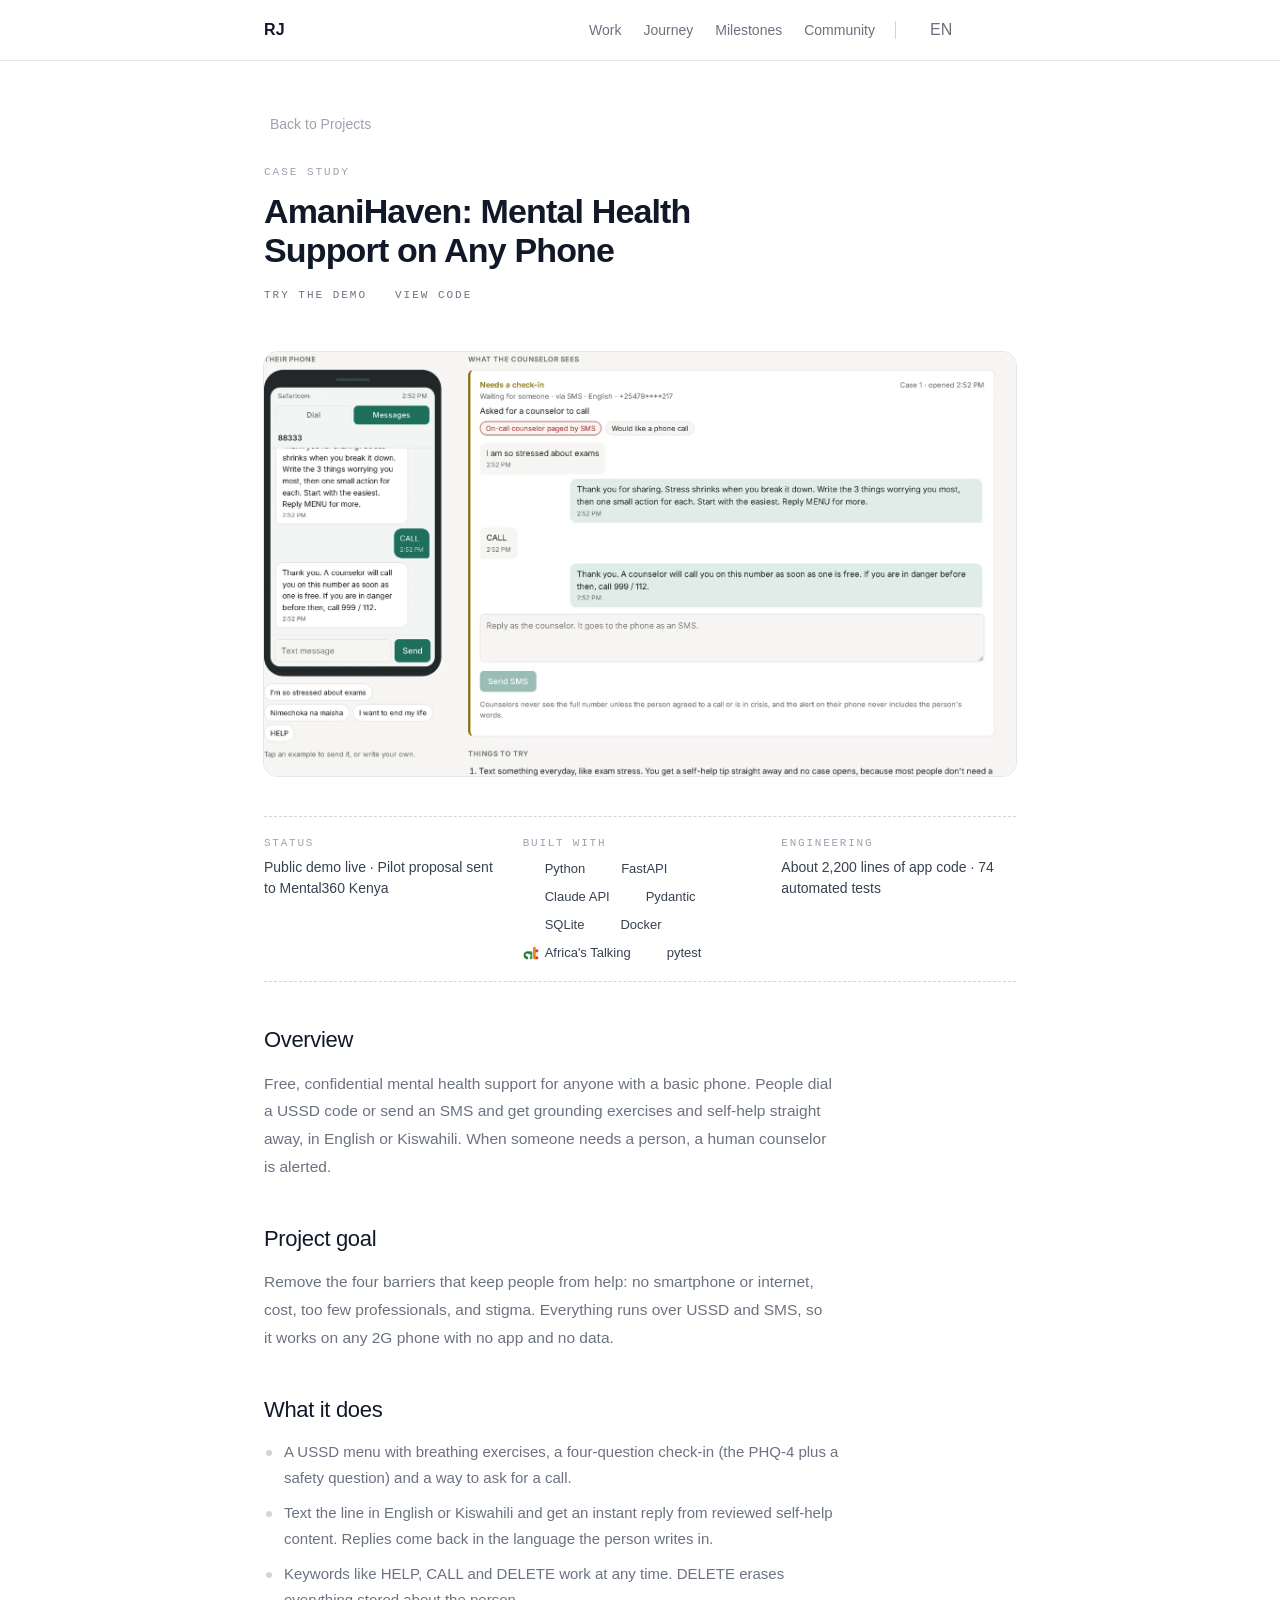
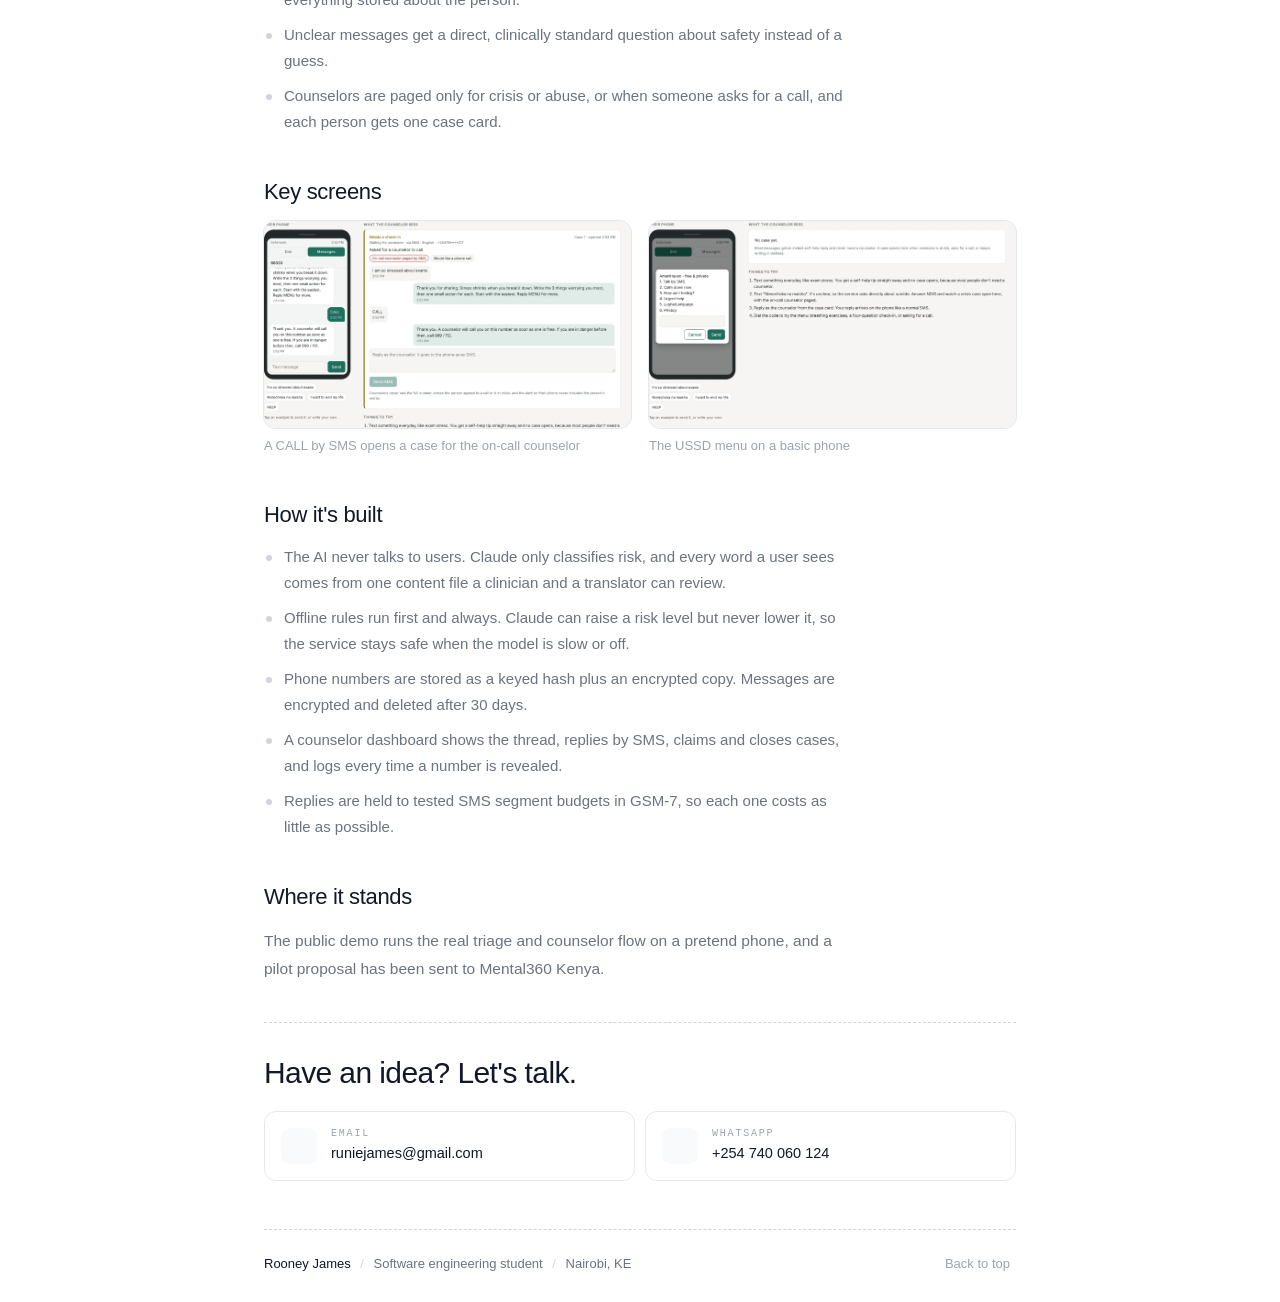
==== commit c2882e8b: "own words for every section and page: things i've built, my journey, milestones, my toolkit and more" ====
--- a/amanihaven.html
+++ b/amanihaven.html
@@ -39,9 +39,9 @@
         <div class="nav-inner">
             <a href="index.html" class="nav-logo" aria-label="Rooney James, home">RJ</a>
             <nav class="nav-links" aria-label="Pages">
-                <a href="projects.html" data-i18n="navWork">Projects</a>
-                <a href="experience.html" data-i18n="navExp">Experience</a>
-                <a href="highlights.html" data-i18n="navHigh">Highlights</a>
+                <a href="projects.html" data-i18n="navWork">Work</a>
+                <a href="experience.html" data-i18n="navExp">Journey</a>
+                <a href="highlights.html" data-i18n="navHigh">Milestones</a>
                 <a href="community.html" data-i18n="navComm">Community</a>
             </nav>
             <span class="nav-divider" aria-hidden="true"></span>
@@ -69,12 +69,12 @@
         </div>
         <nav id="menu" class="menu" aria-label="Pages" hidden>
             <a href="index.html" data-i18n="navHome">Home</a>
-            <a href="projects.html" data-i18n="navWork">Projects</a>
-            <a href="experience.html" data-i18n="navExp">Experience</a>
-            <a href="highlights.html" data-i18n="navHigh">Highlights</a>
+            <a href="projects.html" data-i18n="navWork">Work</a>
+            <a href="experience.html" data-i18n="navExp">Journey</a>
+            <a href="highlights.html" data-i18n="navHigh">Milestones</a>
             <a href="community.html" data-i18n="navComm">Community</a>
-            <a href="certifications.html" data-i18n="navCerts">Certifications</a>
-            <a href="tech-stack.html" data-i18n="navStack">Tech Stack</a>
+            <a href="certifications.html" data-i18n="navCerts">Certificates</a>
+            <a href="tech-stack.html" data-i18n="navStack">Toolkit</a>
         </nav>
     </header>
 
@@ -122,7 +122,7 @@
         </section>
 
         <section class="cta" aria-labelledby="cta-title">
-            <h2 id="cta-title" class="section-title" data-i18n="ctaTitle">Got ideas or want to collaborate?</h2>
+            <h2 id="cta-title" class="section-title" data-i18n="ctaTitle">Have an idea? Let's talk.</h2>
             <ul class="contact-cards contact-cards--row">
                 <li><a class="contact-card" href="mailto:runiejames@gmail.com"><span class="contact-icon"><i class="ph ph-envelope-simple" aria-hidden="true"></i></span><span><span class="caps" data-i18n="email">Email</span><span class="contact-value">runiejames@gmail.com</span></span><i class="ph ph-caret-right contact-arrow" aria-hidden="true"></i></a></li>
                 <li><a class="contact-card" href="https://wa.me/254740060124?text=Hi%20Rooney" target="_blank" rel="noopener noreferrer"><span class="contact-icon"><i class="ph ph-whatsapp-logo" aria-hidden="true"></i></span><span><span class="caps">WhatsApp</span><span class="contact-value" dir="ltr">+254 740 060 124</span></span><i class="ph ph-caret-right contact-arrow" aria-hidden="true"></i></a></li>
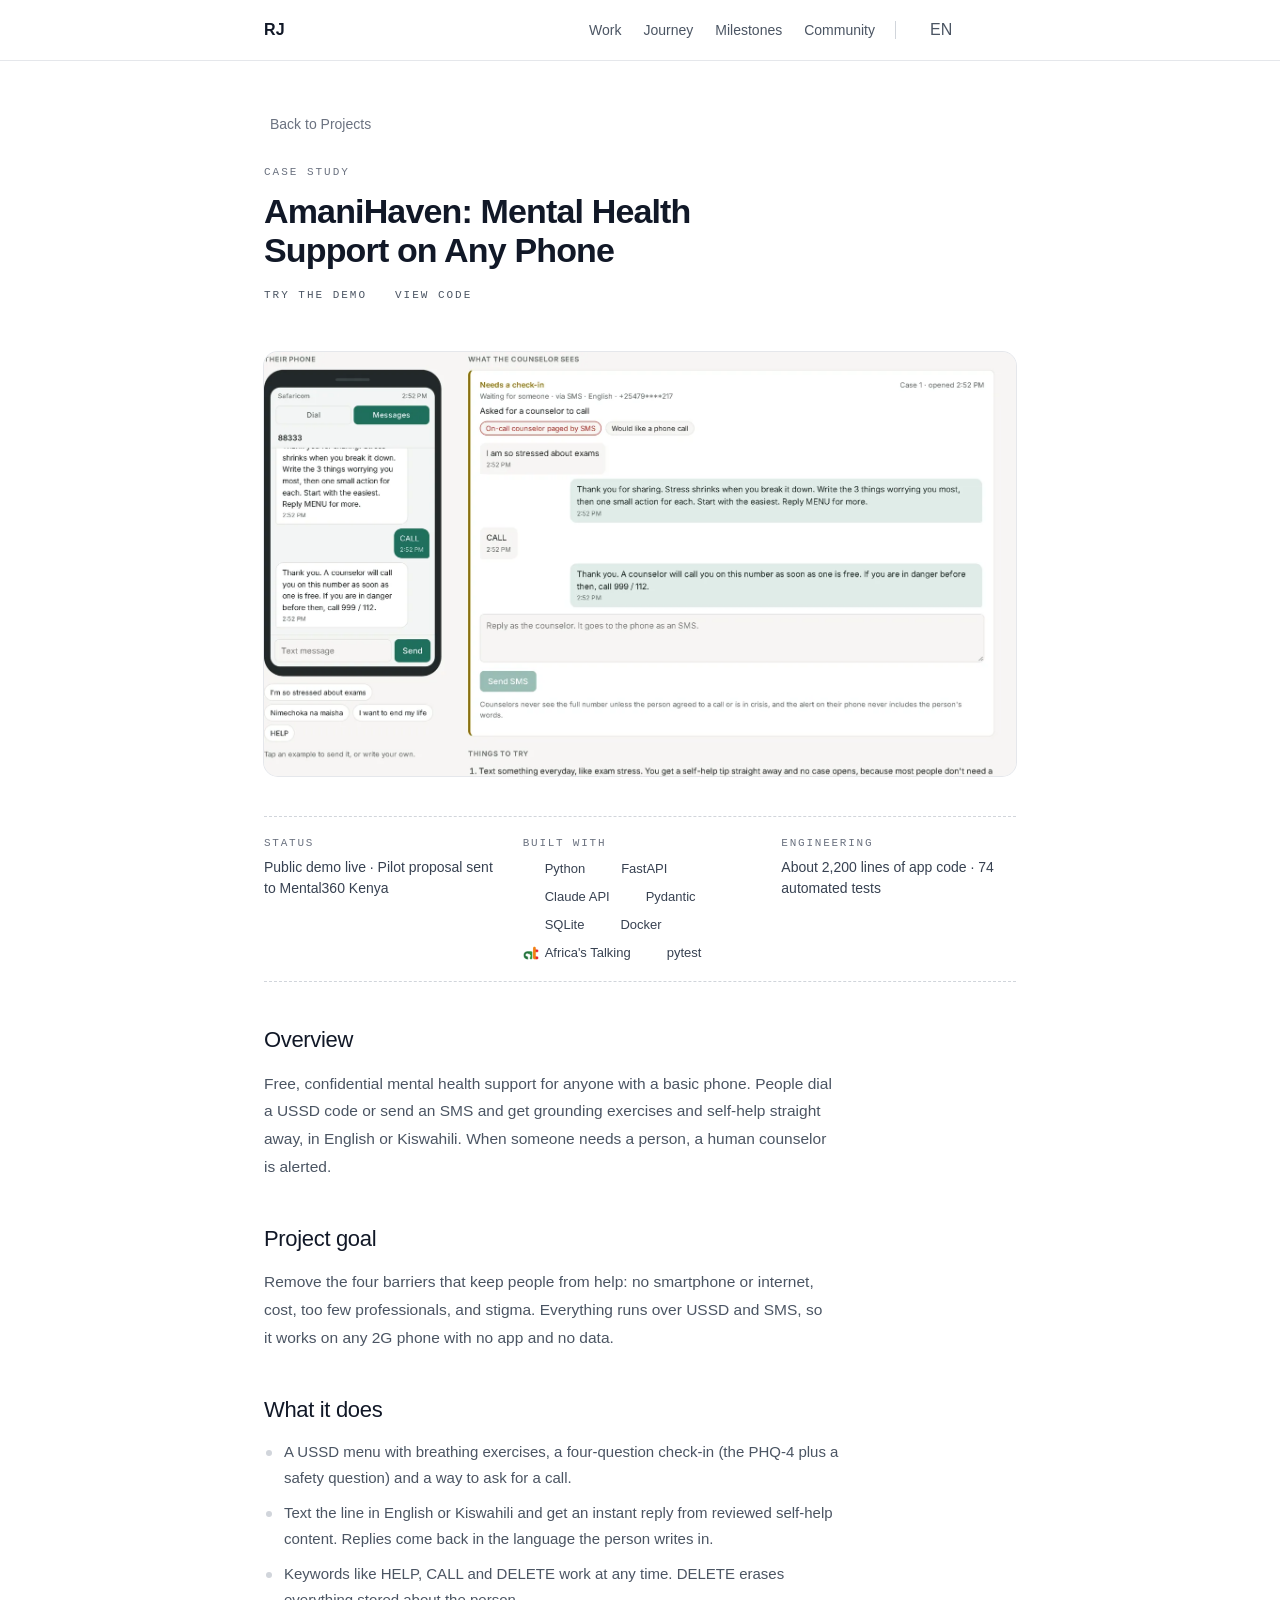
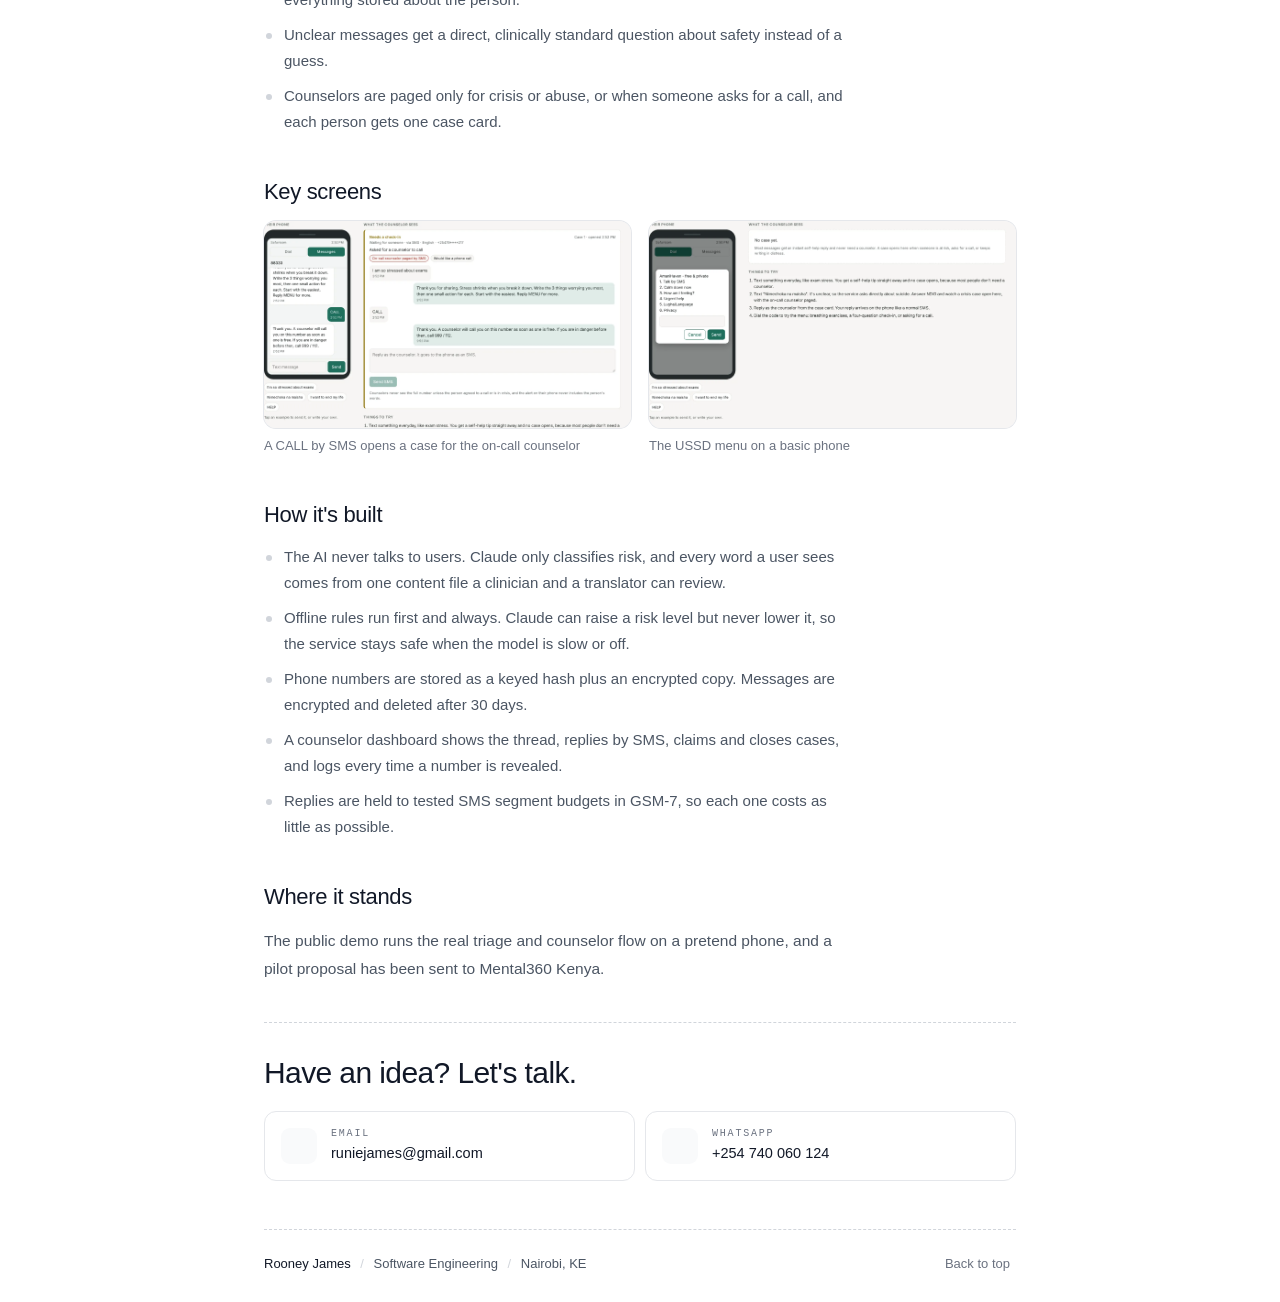
==== commit a27365fb: "intro: ai/ml engineering tagline, general technologies instead of a tool list, footer reads software" ====
--- a/amanihaven.html
+++ b/amanihaven.html
@@ -140,7 +140,7 @@
 
     <footer class="footer">
         <div class="footer-inner">
-            <p class="footer-line"><span>Rooney James</span> <span class="footer-sep" aria-hidden="true">/</span> <span data-i18n="footRole">Software engineering student</span> <span class="footer-sep" aria-hidden="true">/</span> <span data-i18n="footPlace">Nairobi, KE</span></p>
+            <p class="footer-line"><span>Rooney James</span> <span class="footer-sep" aria-hidden="true">/</span> <span data-i18n="footRole">Software Engineering</span> <span class="footer-sep" aria-hidden="true">/</span> <span data-i18n="footPlace">Nairobi, KE</span></p>
             <a href="#top" class="footer-top"><span data-i18n="backTop">Back to top</span> <i class="ph ph-arrow-up" aria-hidden="true"></i></a>
         </div>
     </footer>
--- a/style.css
+++ b/style.css
@@ -11,8 +11,8 @@
     --line-strong: #d1d5db;
     --text: #111827;
     --text-2: #374151;
-    --muted: #6b7280;
-    --faint: #9ca3af;
+    --muted: #4b5563;
+    --faint: #6b7280;
     --accent: #1d9bf0;
     --accent-text: #0b7bc4;
     --btn-bg: #121212;
@@ -40,8 +40,8 @@
     --line-strong: #2e2e2e;
     --text: #fafafa;
     --text-2: #d4d4d4;
-    --muted: #a3a3a3;
-    --faint: #737373;
+    --muted: #c2c2c2;
+    --faint: #8f8f8f;
     --accent-text: #4cb3f5;
     --btn-bg: #fafafa;
     --btn-text: #0a0a0a;
@@ -162,7 +162,7 @@
 
 .section-title {
     font-size: 26px;
-    font-weight: 300;
+    font-weight: 400;
     line-height: 1.2;
     letter-spacing: -0.02em;
 }
@@ -584,7 +584,7 @@
     margin-top: 16px;
     color: var(--muted);
     font-size: 16px;
-    font-weight: 300;
+    font-weight: 400;
     line-height: 1.75;
     text-wrap: pretty;
 }
@@ -1302,7 +1302,7 @@
     max-width: 52ch;
     color: var(--muted);
     font-size: 15.5px;
-    font-weight: 300;
+    font-weight: 400;
     line-height: 1.75;
 }
 
@@ -1421,7 +1421,7 @@
 
 .page-title {
     font-size: 32px;
-    font-weight: 300;
+    font-weight: 400;
     line-height: 1.15;
     letter-spacing: -0.025em;
     text-wrap: balance;
@@ -1597,7 +1597,7 @@
 
 .cs-h {
     font-size: 22px;
-    font-weight: 300;
+    font-weight: 400;
     letter-spacing: -0.015em;
 }
 
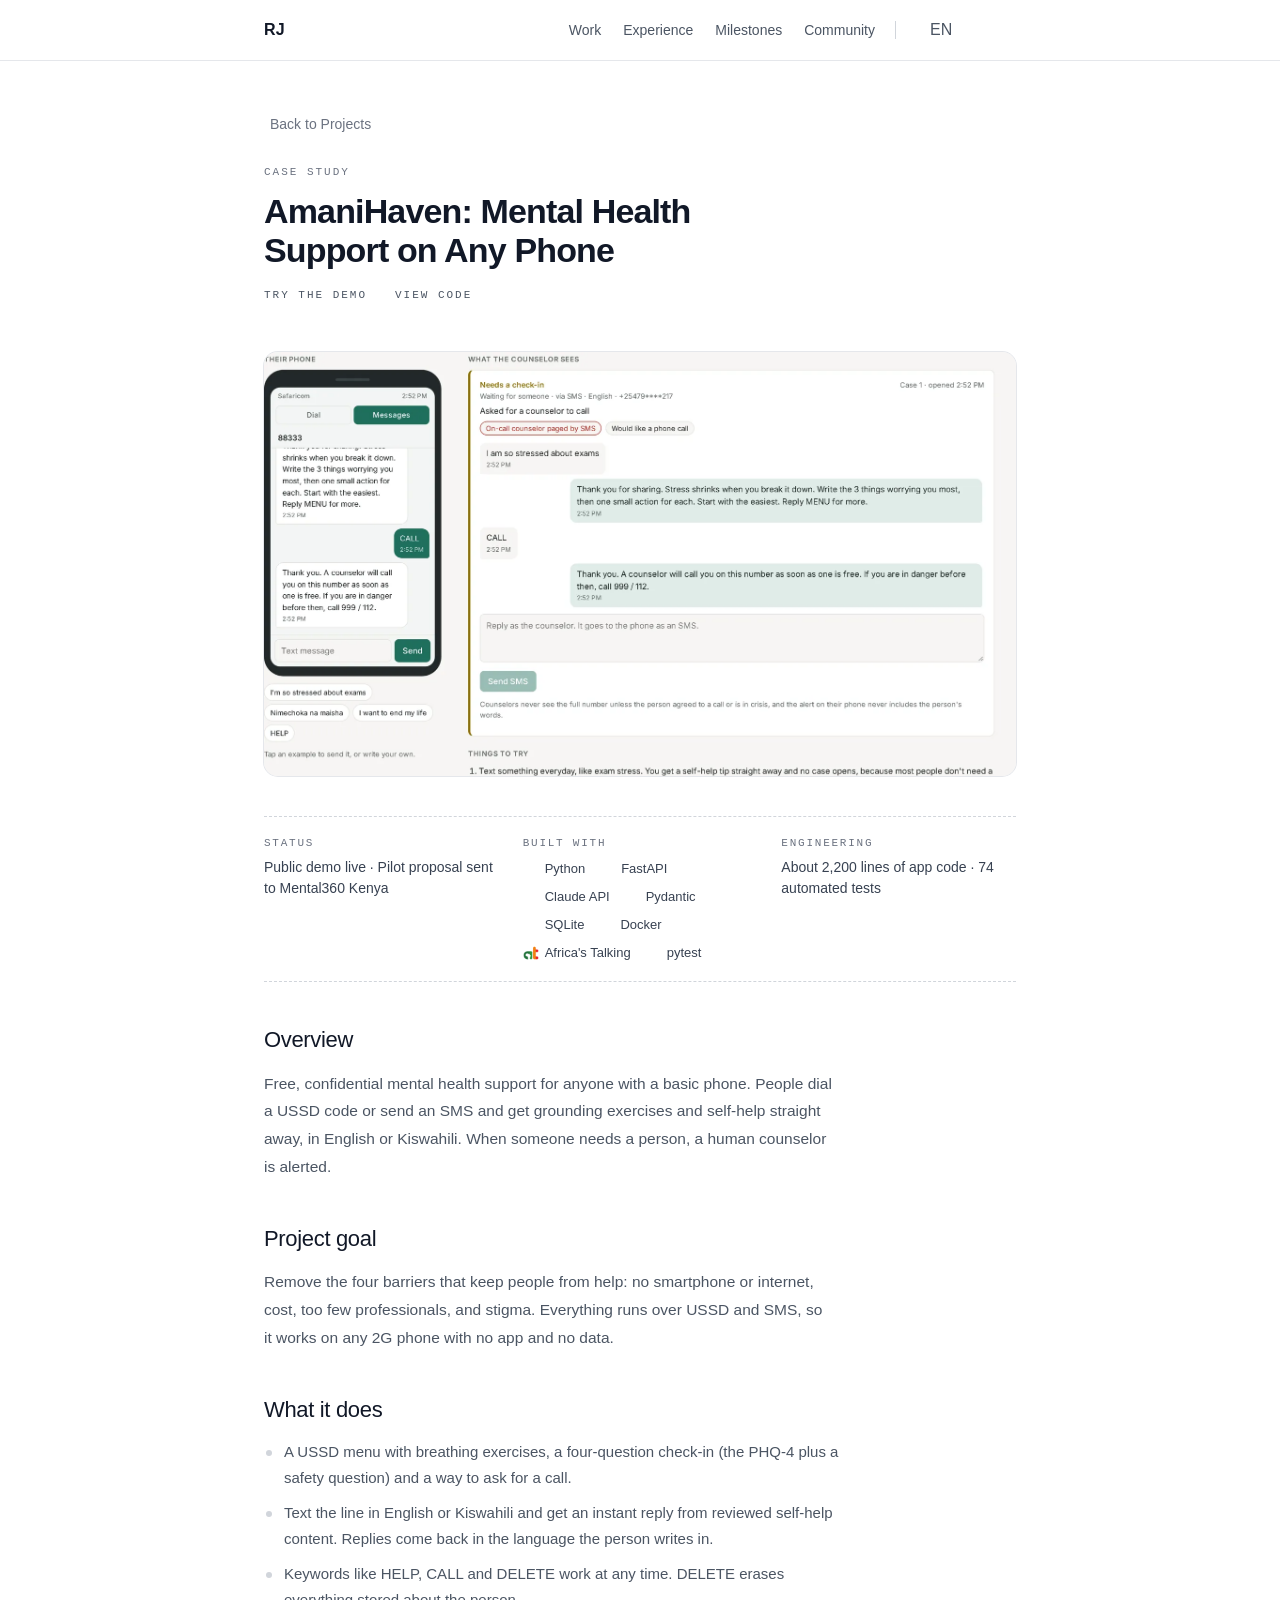
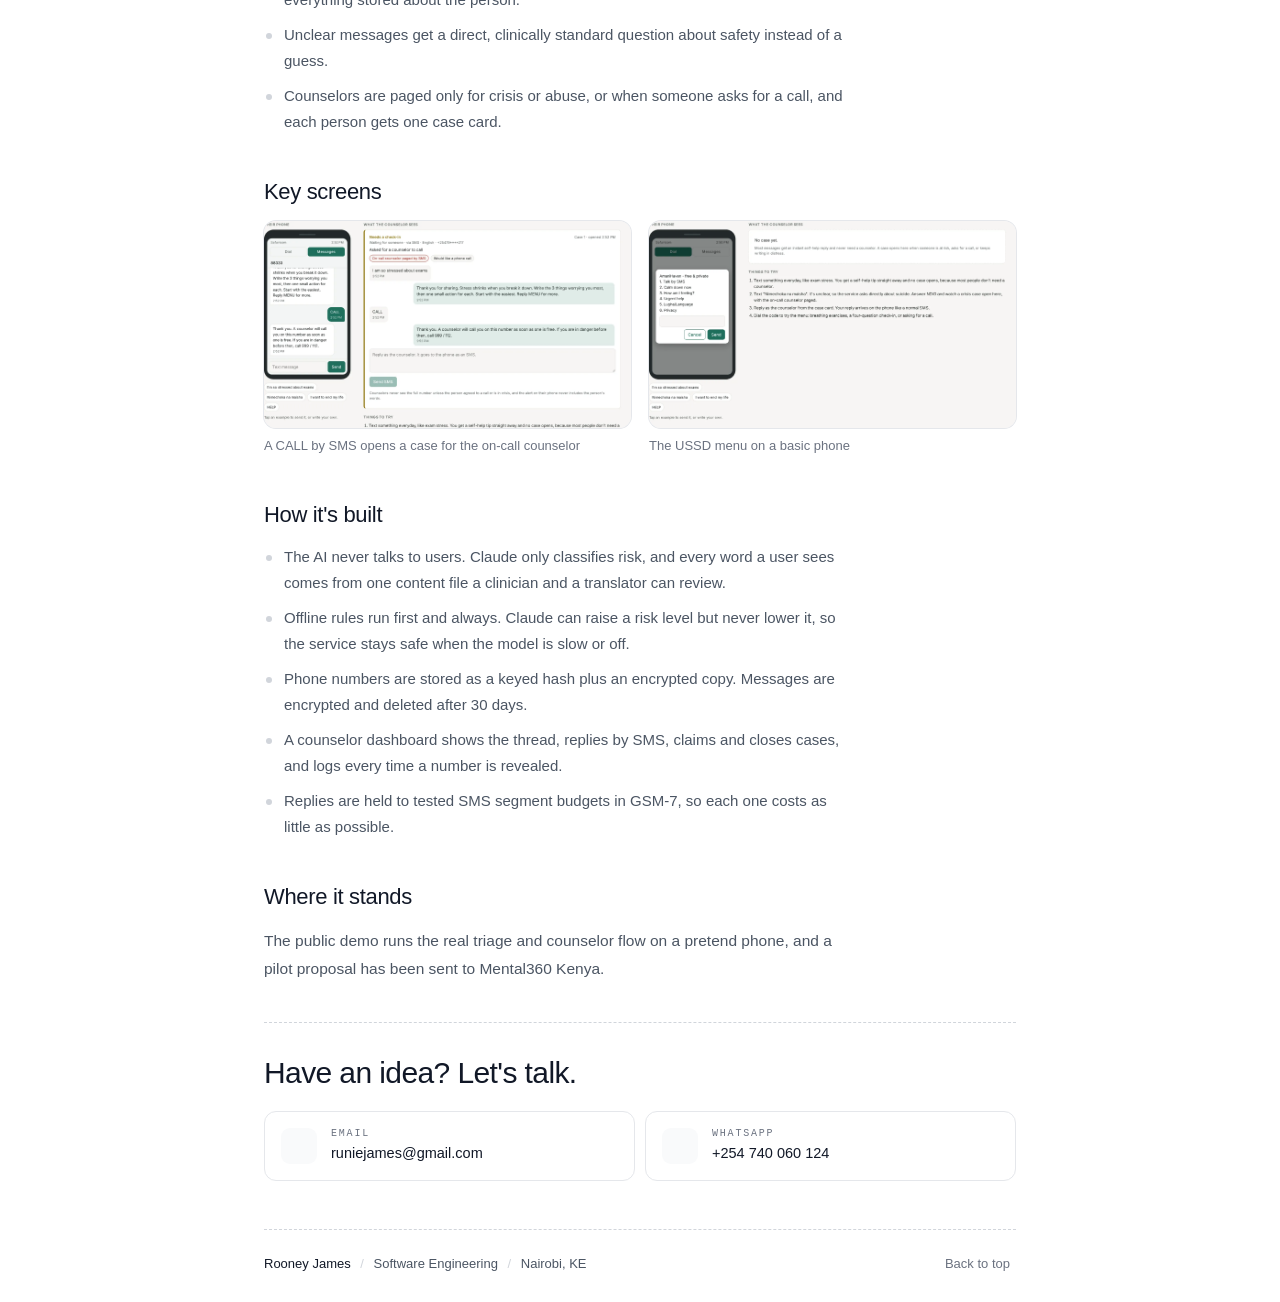
==== commit a35587e7: "experience is called experience again in the nav, the home heading and its page" ====
--- a/amanihaven.html
+++ b/amanihaven.html
@@ -40,7 +40,7 @@
             <a href="index.html" class="nav-logo" aria-label="Rooney James, home">RJ</a>
             <nav class="nav-links" aria-label="Pages">
                 <a href="projects.html" data-i18n="navWork">Work</a>
-                <a href="experience.html" data-i18n="navExp">Journey</a>
+                <a href="experience.html" data-i18n="navExp">Experience</a>
                 <a href="highlights.html" data-i18n="navHigh">Milestones</a>
                 <a href="community.html" data-i18n="navComm">Community</a>
             </nav>
@@ -70,7 +70,7 @@
         <nav id="menu" class="menu" aria-label="Pages" hidden>
             <a href="index.html" data-i18n="navHome">Home</a>
             <a href="projects.html" data-i18n="navWork">Work</a>
-            <a href="experience.html" data-i18n="navExp">Journey</a>
+            <a href="experience.html" data-i18n="navExp">Experience</a>
             <a href="highlights.html" data-i18n="navHigh">Milestones</a>
             <a href="community.html" data-i18n="navComm">Community</a>
             <a href="certifications.html" data-i18n="navCerts">Certificates</a>
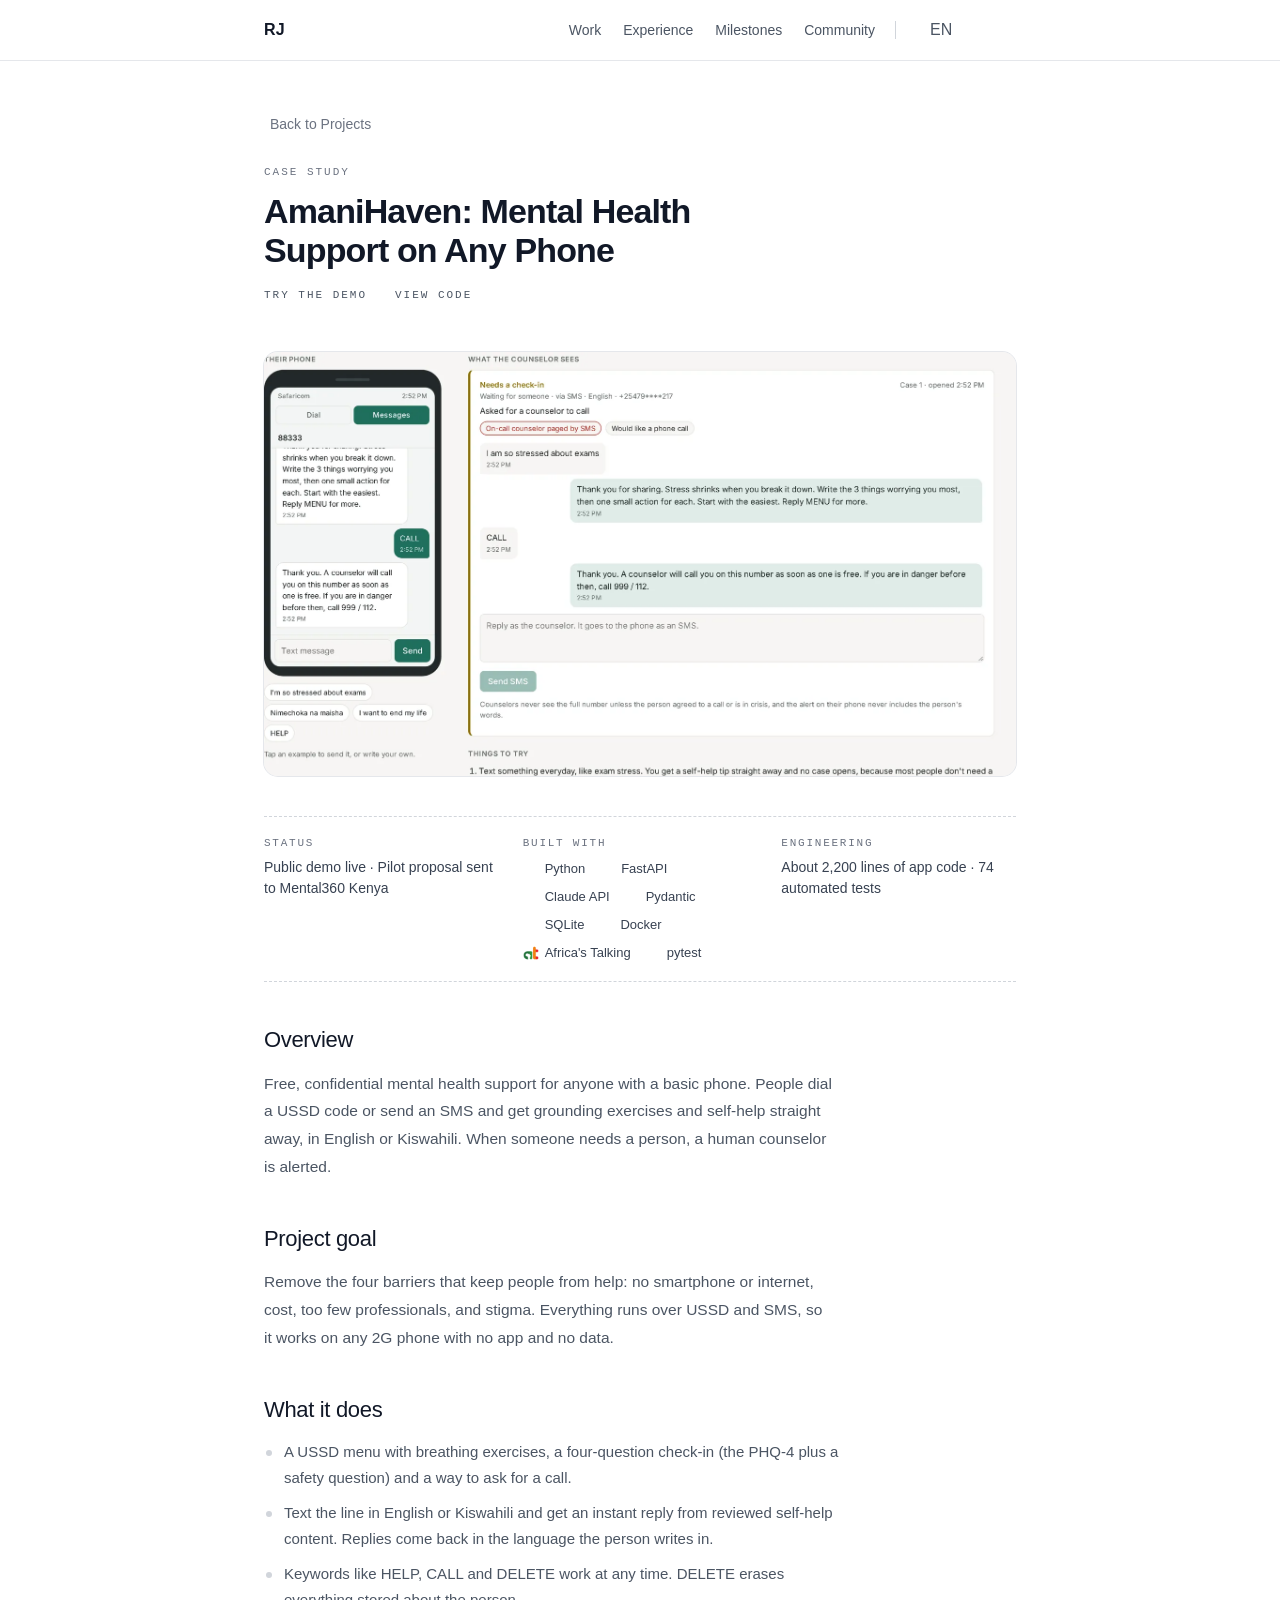
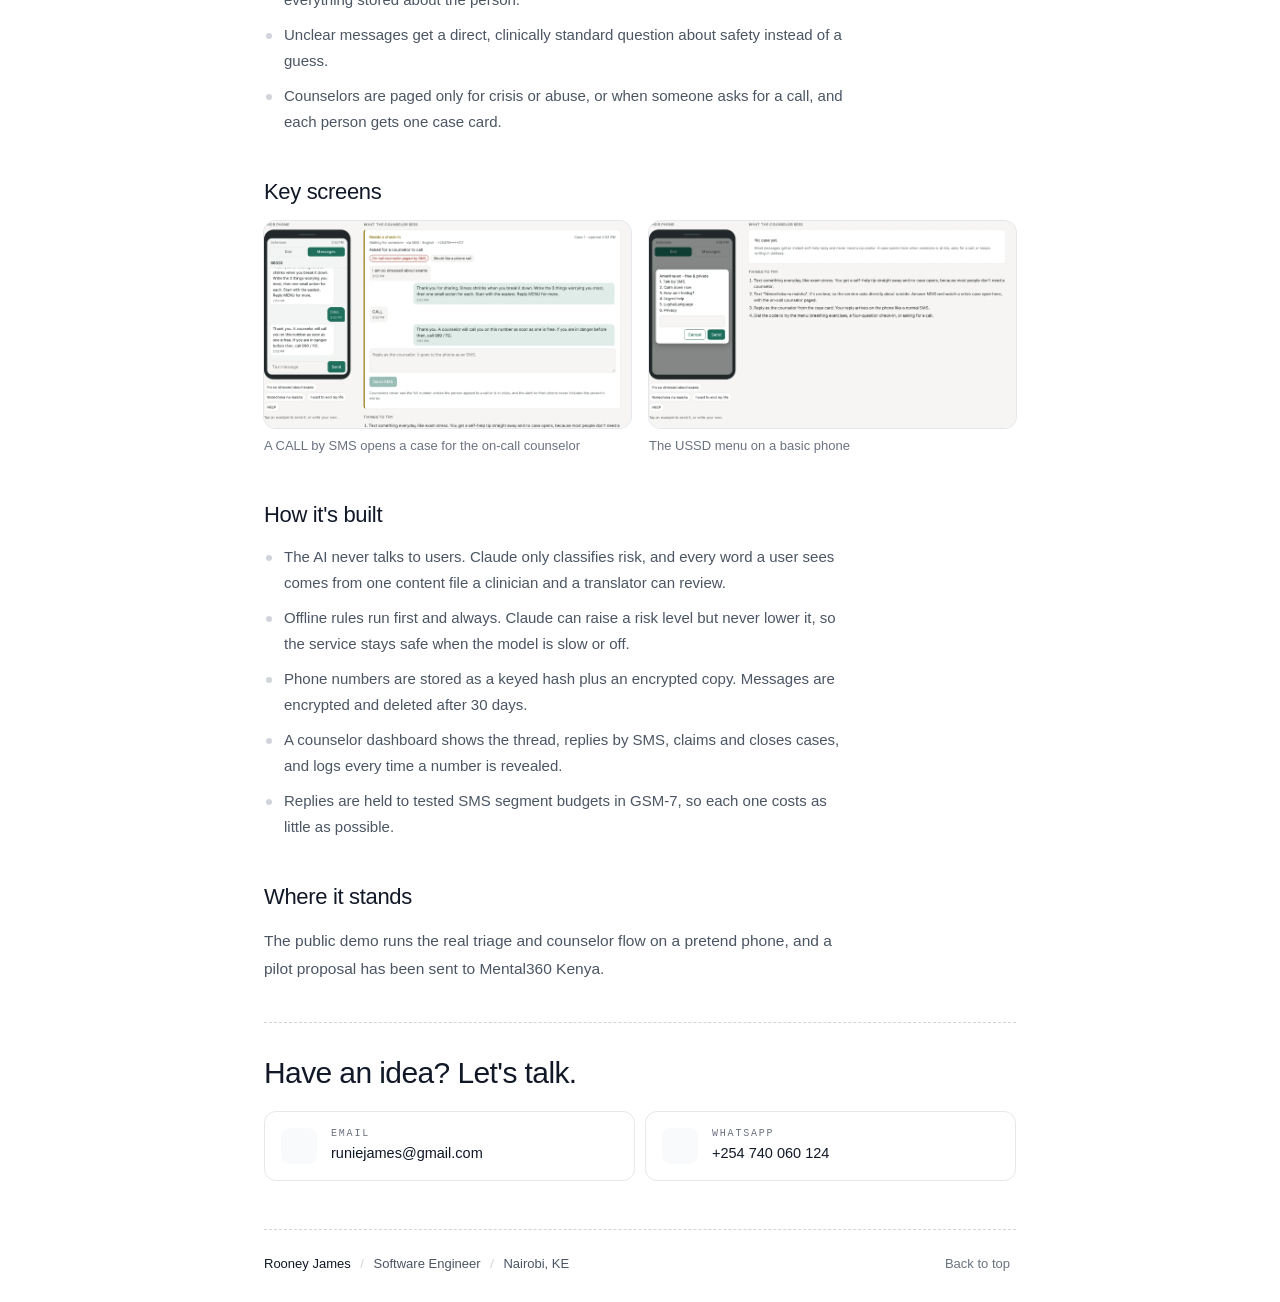
==== commit d62d6ec8: "footer reads software engineer" ====
--- a/amanihaven.html
+++ b/amanihaven.html
@@ -140,7 +140,7 @@
 
     <footer class="footer">
         <div class="footer-inner">
-            <p class="footer-line"><span>Rooney James</span> <span class="footer-sep" aria-hidden="true">/</span> <span data-i18n="footRole">Software Engineering</span> <span class="footer-sep" aria-hidden="true">/</span> <span data-i18n="footPlace">Nairobi, KE</span></p>
+            <p class="footer-line"><span>Rooney James</span> <span class="footer-sep" aria-hidden="true">/</span> <span data-i18n="footRole">Software Engineer</span> <span class="footer-sep" aria-hidden="true">/</span> <span data-i18n="footPlace">Nairobi, KE</span></p>
             <a href="#top" class="footer-top"><span data-i18n="backTop">Back to top</span> <i class="ph ph-arrow-up" aria-hidden="true"></i></a>
         </div>
     </footer>
